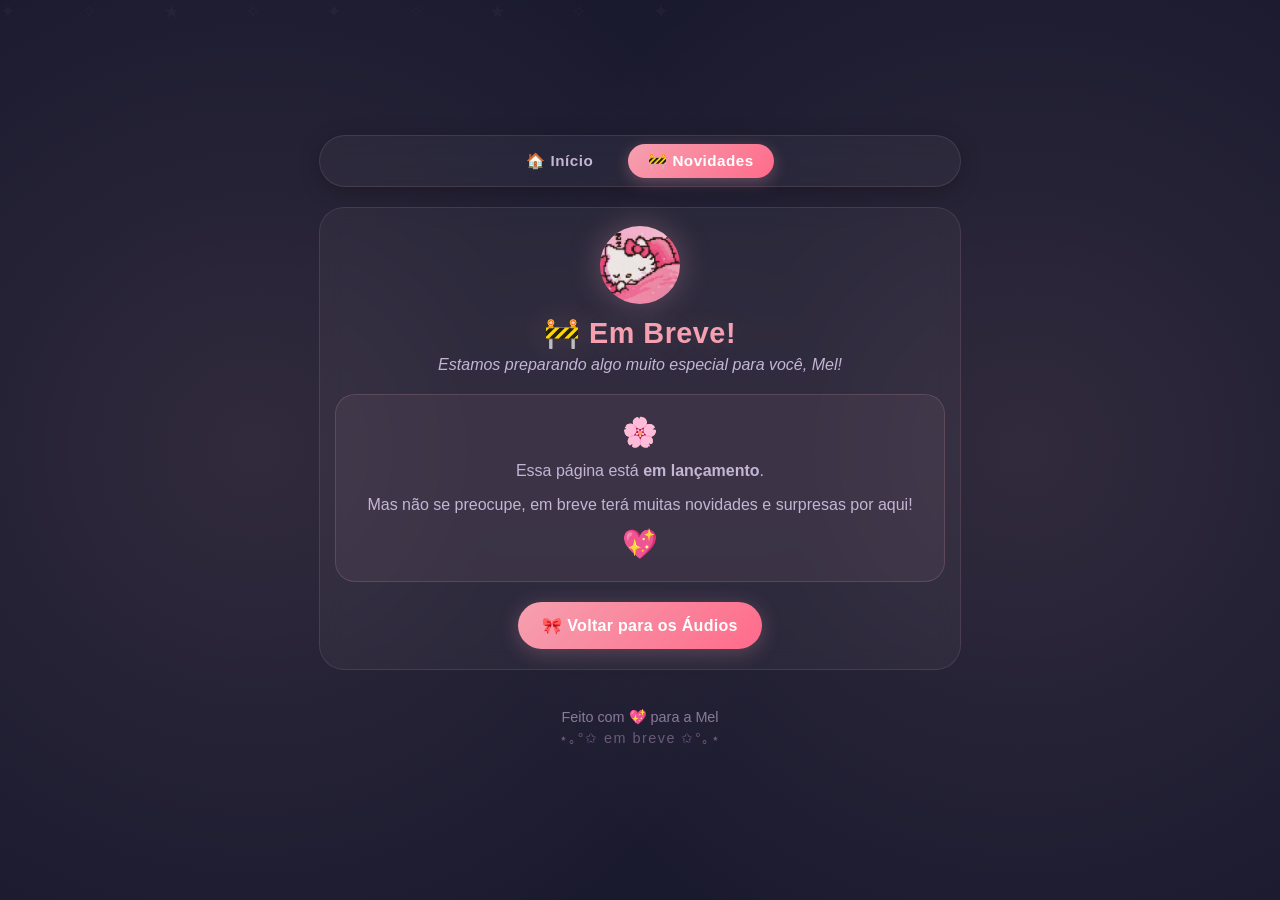
==== novidades.html @ 06eb25c2 "Atualização do projeto novidades" ====
<!DOCTYPE html>
<html lang="pt-BR">

<head>
    <meta charset="UTF-8">
    <meta name="viewport" content="width=device-width, initial-scale=1.0, maximum-scale=1.0, user-scalable=yes">
    <meta name="theme-color" content="#1a1a2e">
    <meta name="apple-mobile-web-app-capable" content="yes">
    <meta name="apple-mobile-web-app-status-bar-style" content="black-translucent">
    <title>🚧 Novidades em Breve</title>
    <link rel="stylesheet" href="style.css">
</head>

<body>

    <div class="container">

        <!-- MENU DE NAVEGAÇÃO -->
        <nav class="menu-navegacao">
            <a href="index.html" class="menu-link">🏠 Início</a>
            <a href="novidades.html" class="menu-link ativo">🚧 Novidades</a>
        </nav>

        <!-- Header da página de lançamento -->
        <header class="header">
            <img src="imagem/imagem1.jpeg" alt="Hello Kitty" class="hello-kitty-img" loading="lazy">
            <h1>🚧 Em Breve!</h1>
            <p class="subtitle">Estamos preparando algo muito especial para você, Mel!</p>
            
            <!-- Caixa de aviso de lançamento -->
            <div class="aviso-lancamento">
                <span class="emoji-lancamento">🌸</span>
                <p>Essa página está <strong>em lançamento</strong>.</p>
                <p>Mas não se preocupe, em breve terá muitas novidades e surpresas por aqui!</p>
                <span class="emoji-lancamento">💖</span>
            </div>
            
            <!-- Botão para voltar -->
            <a href="index.html" class="btn-voltar">🎀 Voltar para os Áudios</a>
        </header>

        <!-- Rodapé -->
        <footer class="footer">
            <p>Feito com 💖 para a Mel</p>
            <p class="small-text">⋆｡°✩ em breve ✩°｡⋆</p>
        </footer>

    </div>

</body>

</html>
---- style.css ----
* {
    margin: 0;
    padding: 0;
    box-sizing: border-box;
    -webkit-tap-highlight-color: transparent;
}

body {
    font-family: -apple-system, 'Segoe UI', 'Arial', sans-serif;
    background: #1a1a2e;
    background-image: 
        radial-gradient(circle at 20% 50%, rgba(255, 182, 193, 0.1) 0%, transparent 50%),
        radial-gradient(circle at 80% 50%, rgba(255, 182, 193, 0.1) 0%, transparent 50%);
    min-height: 100vh;
    min-height: 100dvh;
    padding: 12px;
    display: flex;
    align-items: center;
    justify-content: center;
    overflow-x: hidden;
    -webkit-font-smoothing: antialiased;
    -moz-osx-font-smoothing: grayscale;
}

/* FUNDO COM ESTRELINHAS */
body::before {
    content: '✦ ✧ ★ ✧ ✦ ✧ ★ ✧ ✦';
    position: fixed;
    top: 0;
    left: 0;
    width: 100%;
    height: 100%;
    font-size: 1.2rem;
    color: rgba(255, 182, 193, 0.04);
    letter-spacing: 30px;
    pointer-events: none;
    z-index: -1;
    animation: floatStars 20s linear infinite;
    white-space: nowrap;
    overflow: hidden;
}

@keyframes floatStars {
    0% { transform: translateY(0) rotate(0deg); }
    100% { transform: translateY(-100%) rotate(360deg); }
}

/* CONTAINER COM ANIMAÇÃO DE CARTA */
.container {
    max-width: 650px;
    width: 100%;
    margin: 0 auto;
    padding: 0 4px;
    opacity: 0;
    transform: scale(0.9) rotate(-3deg);
    animation: openLetter 0.8s ease forwards;
}

@keyframes openLetter {
    0% {
        opacity: 0;
        transform: scale(0.85) rotate(-4deg);
    }
    60% {
        transform: scale(1.01) rotate(0.5deg);
    }
    100% {
        opacity: 1;
        transform: scale(1) rotate(0deg);
    }
}

/* MENU DE NAVEGAÇÃO */
.menu-navegacao {
    display: flex;
    justify-content: center;
    gap: 15px;
    background: rgba(255, 255, 255, 0.04);
    backdrop-filter: blur(10px);
    -webkit-backdrop-filter: blur(10px);
    border-radius: 50px;
    padding: 8px 12px;
    margin-bottom: 20px;
    border: 1px solid rgba(255, 182, 193, 0.12);
    box-shadow: 0 4px 20px rgba(0, 0, 0, 0.25);
}

.menu-link {
    text-decoration: none;
    color: #c4b5d4;
    font-weight: 600;
    font-size: 0.95rem;
    padding: 8px 20px;
    border-radius: 50px;
    transition: all 0.3s ease;
    letter-spacing: 0.5px;
}

.menu-link.ativo {
    background: linear-gradient(135deg, #f5a0b0, #ff6b8a);
    color: white;
    box-shadow: 0 4px 15px rgba(245, 160, 176, 0.3);
}

.menu-link:active {
    transform: scale(0.95);
}

/* HEADER */
.header {
    text-align: center;
    margin-bottom: 20px;
    padding: 18px 15px 20px;
    background: rgba(255, 255, 255, 0.04);
    border-radius: 25px;
    backdrop-filter: blur(10px);
    -webkit-backdrop-filter: blur(10px);
    border: 1px solid rgba(255, 182, 193, 0.12);
}

.hello-kitty-img {
    width: 70px;
    height: auto;
    margin-bottom: 8px;
    filter: drop-shadow(0 0 15px rgba(255, 182, 193, 0.25));
    transition: transform 0.3s ease;
    -webkit-user-drag: none;
    user-select: none;
    border-radius: 50%;
}

.hello-kitty-img:active {
    transform: scale(0.95);
}

.header h1 {
    color: #f5a0b0;
    font-size: 1.8rem;
    font-weight: 700;
    text-shadow: 0 0 30px rgba(245, 160, 176, 0.2);
    letter-spacing: 0.5px;
    line-height: 1.2;
}

.subtitle {
    color: #c4b5d4;
    font-size: 1rem;
    margin-top: 6px;
    font-style: italic;
    padding: 0 10px;
}

/* CONTADOR COM DUAS DATAS */
.contador {
    background: rgba(255, 182, 193, 0.06);
    border-radius: 20px;
    padding: 15px 18px;
    margin-top: 15px;
    border: 1px solid rgba(255, 182, 193, 0.1);
    backdrop-filter: blur(5px);
    -webkit-backdrop-filter: blur(5px);
}

.datas-container {
    display: flex;
    justify-content: center;
    align-items: stretch;
    gap: 10px;
}

.data-item {
    text-align: center;
    flex: 1;
    min-width: 0;
    padding: 5px 0;
}

.data-emoji {
    font-size: 1.5rem;
    display: block;
    margin-bottom: 3px;
}

.data-item p {
    color: #c4b5d4;
    font-size: 0.7rem;
    margin: 3px 0;
    line-height: 1.2;
}

.data-numero {
    font-size: 1.8rem;
    font-weight: 700;
    color: #f5a0b0;
    display: block;
    text-shadow: 0 0 20px rgba(245, 160, 176, 0.2);
    line-height: 1.2;
}

.data-label {
    color: #8a7a9a;
    font-size: 0.7rem;
}

.divisor {
    color: #f5a0b0;
    font-size: 0.9rem;
    opacity: 0.4;
    display: flex;
    align-items: center;
    padding: 0 2px;
}

.mensagem-amor {
    color: #ff8a9e;
    font-style: italic;
    margin-top: 10px;
    font-size: 0.9rem;
    letter-spacing: 0.3px;
    border-top: 1px solid rgba(255, 182, 193, 0.08);
    padding-top: 10px;
}

/* AUDIO CARDS */
.audio-card {
    background: rgba(255, 255, 255, 0.04);
    backdrop-filter: blur(10px);
    -webkit-backdrop-filter: blur(10px);
    border-radius: 20px;
    padding: 18px 16px 20px;
    margin-bottom: 18px;
    border: 1px solid rgba(255, 182, 193, 0.1);
    box-shadow: 0 4px 24px rgba(0, 0, 0, 0.25);
    transition: transform 0.2s ease;
}

.audio-card:active {
    transform: scale(0.99);
}

.card-header {
    display: flex;
    align-items: center;
    gap: 10px;
    margin-bottom: 12px;
}

.emoji-card {
    font-size: 1.6rem;
    flex-shrink: 0;
}

.audio-card h2 {
    color: #f5a0b0;
    font-size: 1.15rem;
    font-weight: 600;
    margin: 0;
    line-height: 1.2;
}

/* CAPAS DOS ÁUDIOS - IMAGENS DEITADAS */
.capa-audio {
    width: 100%;
    max-height: 200px;
    object-fit: cover;
    border-radius: 16px;
    margin-bottom: 15px;
    border: 2px solid rgba(255, 182, 193, 0.15);
    box-shadow: 0 4px 20px rgba(0, 0, 0, 0.3);
    transition: all 0.3s ease;
    -webkit-user-drag: none;
    user-select: none;
}

.capa-audio:active {
    transform: scale(0.98);
}

/* AUDIO PLAYER PERSONALIZADO */
audio {
    width: 100%;
    margin-top: 5px;
    border-radius: 50px;
    background: rgba(255, 255, 255, 0.03);
    height: 54px;
}

audio::-webkit-media-controls-panel {
    background: rgba(255, 182, 193, 0.08);
    border-radius: 50px;
    padding: 0 10px;
}

audio::-webkit-media-controls-play-button {
    background-color: #f5a0b0;
    border-radius: 50%;
    width: 36px;
    height: 36px;
    margin: 0 5px;
}

audio::-webkit-media-controls-current-time-display,
audio::-webkit-media-controls-time-remaining-display {
    color: #c4b5d4;
    font-size: 11px;
    font-weight: 500;
}

audio::-webkit-media-controls-timeline {
    background: linear-gradient(to right, #f5a0b0, #ff8a9e);
    border-radius: 10px;
    height: 3px;
    margin: 0 8px;
}

audio::-webkit-media-controls-timeline::-webkit-slider-thumb {
    background: #ff6b8a;
    border-radius: 50%;
    width: 16px;
    height: 16px;
    box-shadow: 0 0 12px rgba(245, 160, 176, 0.4);
    cursor: pointer;
}

audio::-moz-range-track {
    background: linear-gradient(to right, #f5a0b0, #ff8a9e);
    border-radius: 10px;
    height: 3px;
}

audio::-moz-range-thumb {
    background: #ff6b8a;
    border: none;
    border-radius: 50%;
    width: 16px;
    height: 16px;
    box-shadow: 0 0 12px rgba(245, 160, 176, 0.4);
}

/* BOTÃO SURPRESA */
.btn-surpresa {
    background: linear-gradient(135deg, #f5a0b0, #ff6b8a);
    border: none;
    color: white;
    padding: 14px 20px;
    border-radius: 50px;
    font-size: 1rem;
    font-weight: 600;
    cursor: pointer;
    transition: all 0.2s ease;
    box-shadow: 0 4px 20px rgba(245, 160, 176, 0.25);
    margin-top: 14px;
    width: 100%;
    -webkit-tap-highlight-color: transparent;
    touch-action: manipulation;
    letter-spacing: 0.3px;
}

.btn-surpresa:active {
    transform: scale(0.96);
    box-shadow: 0 2px 10px rgba(245, 160, 176, 0.2);
}

.mensagem-surpresa {
    background: rgba(255, 255, 255, 0.04);
    backdrop-filter: blur(10px);
    -webkit-backdrop-filter: blur(10px);
    border-radius: 18px;
    padding: 20px;
    margin-top: 12px;
    border: 1px solid rgba(255, 182, 193, 0.15);
    animation: fadeIn 0.4s ease;
}

.mensagem-surpresa p {
    color: #c4b5d4;
    font-size: 0.95rem;
    line-height: 1.7;
    margin: 5px 0;
}

.mensagem-surpresa p:first-child {
    color: #f5a0b0;
    font-size: 1.05rem;
    font-weight: 600;
}

@keyframes fadeIn {
    from { opacity: 0; transform: translateY(15px); }
    to { opacity: 1; transform: translateY(0); }
}

/* ========================================= */
/* ESTILOS DA PÁGINA DE LANÇAMENTO           */
/* ========================================= */
.aviso-lancamento {
    background: rgba(255, 182, 193, 0.06);
    border-radius: 20px;
    padding: 20px;
    margin-top: 20px;
    border: 1px solid rgba(255, 182, 193, 0.15);
    display: flex;
    flex-direction: column;
    align-items: center;
    gap: 10px;
}

.aviso-lancamento p {
    color: #c4b5d4;
    font-size: 1rem;
    line-height: 1.5;
}

.emoji-lancamento {
    font-size: 1.8rem;
}

.btn-voltar {
    display: inline-block;
    background: linear-gradient(135deg, #f5a0b0, #ff6b8a);
    color: white;
    text-decoration: none;
    padding: 14px 24px;
    border-radius: 50px;
    font-weight: 600;
    margin-top: 20px;
    box-shadow: 0 4px 20px rgba(245, 160, 176, 0.25);
    transition: all 0.2s ease;
    letter-spacing: 0.3px;
}

.btn-voltar:active {
    transform: scale(0.96);
}

/* FOOTER */
.footer {
    text-align: center;
    padding: 15px 10px;
    margin-top: 10px;
    color: #8a7a9a;
}

.footer p {
    font-size: 0.9rem;
    margin: 4px 0;
}

.small-text {
    font-size: 0.75rem;
    color: #6a5a7a;
    letter-spacing: 1.5px;
}

/* SCROLLBAR */
::-webkit-scrollbar {
    width: 4px;
}

::-webkit-scrollbar-track {
    background: #1a1a2e;
}

::-webkit-scrollbar-thumb {
    background: #f5a0b0;
    border-radius: 10px;
}

/* RESPONSIVIDADE */
@media (max-width: 380px) {
    body { padding: 8px; }
    .header { padding: 14px 12px 16px; border-radius: 20px; }
    .hello-kitty-img { width: 55px; }
    .header h1 { font-size: 1.4rem; }
    .subtitle { font-size: 0.85rem; }
    .data-numero { font-size: 1.4rem; }
    .data-item p { font-size: 0.6rem; }
    .audio-card { padding: 14px 12px 16px; border-radius: 16px; }
    .audio-card h2 { font-size: 0.95rem; }
    .emoji-card { font-size: 1.3rem; }
    audio { height: 48px; }
    audio::-webkit-media-controls-play-button { width: 30px; height: 30px; }
    .btn-surpresa { padding: 12px 16px; font-size: 0.9rem; }
    .mensagem-surpresa p { font-size: 0.85rem; }
    .capa-audio { max-height: 120px; }
    .menu-link { font-size: 0.85rem; padding: 6px 12px; }
}

@media (min-width: 381px) and (max-width: 480px) {
    .header h1 { font-size: 1.6rem; }
    .data-numero { font-size: 1.6rem; }
    .audio-card h2 { font-size: 1.05rem; }
    .hello-kitty-img { width: 60px; }
    .capa-audio { max-height: 150px; }
    .menu-link { font-size: 0.9rem; padding: 7px 15px; }
}

@media (min-width: 481px) and (max-width: 768px) {
    .header h1 { font-size: 1.9rem; }
    .hello-kitty-img { width: 70px; }
    .data-numero { font-size: 2rem; }
    .audio-card { padding: 22px; }
    .audio-card h2 { font-size: 1.2rem; }
}

@media (min-width: 769px) and (max-width: 1024px) {
    .container { max-width: 550px; }
    .hello-kitty-img { width: 75px; }
    .header h1 { font-size: 2rem; }
}

@media (min-width: 1025px) {
    .container { max-width: 650px; }
    .hello-kitty-img { width: 80px; }
    .hello-kitty-img:hover { transform: scale(1.05) rotate(-5deg); }
    .audio-card:hover { transform: translateY(-3px); box-shadow: 0 12px 40px rgba(245, 160, 176, 0.12); }
    .btn-surpresa:hover { transform: scale(1.02); box-shadow: 0 6px 30px rgba(245, 160, 176, 0.4); }
    .menu-link:hover { background: rgba(255, 182, 193, 0.1); color: #ff8a9e; }
    .menu-link.ativo:hover { background: linear-gradient(135deg, #f5a0b0, #ff6b8a); color: white; }
    .btn-voltar:hover { transform: scale(1.02); }
}
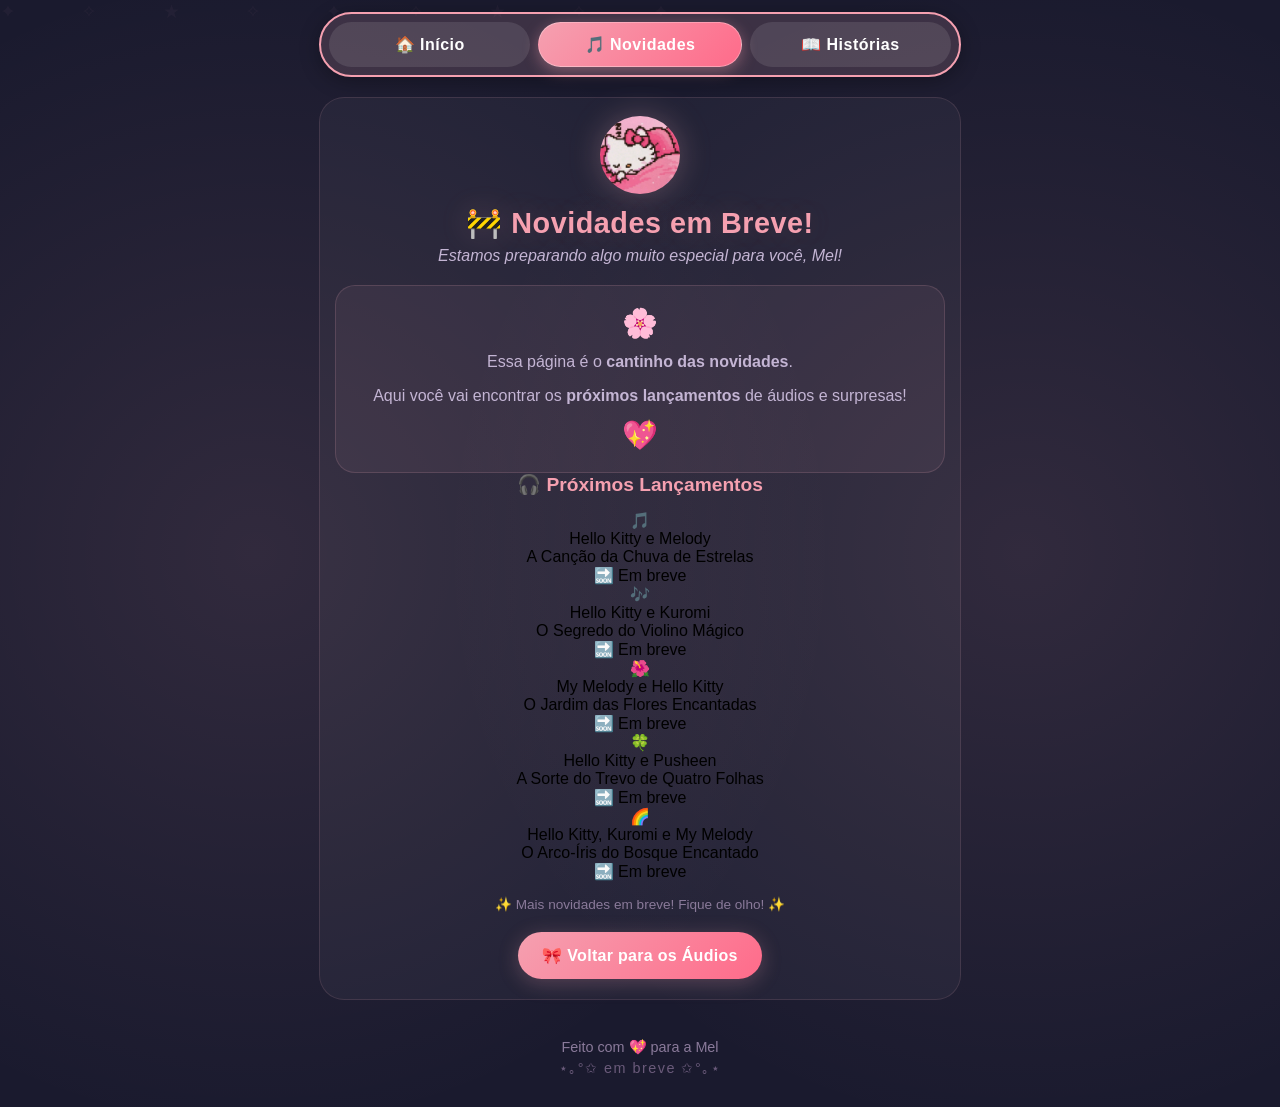
==== commit 8665d7a6: "Revise navigation and add audio preview section Updated the navigation menu and header text to refle" ====
--- a/novidades.html
+++ b/novidades.html
@@ -15,24 +15,78 @@
 
     <div class="container">
 
-        <!-- MENU DE NAVEGAÇÃO -->
+        <!-- MENU DE NAVEGAÇÃO - ATUALIZADO -->
         <nav class="menu-navegacao">
             <a href="index.html" class="menu-link">🏠 Início</a>
-            <a href="novidades.html" class="menu-link ativo">🚧 Novidades</a>
+            <a href="novidades.html" class="menu-link ativo">🎵 Novidades</a>
+            <a href="historias/index.html" class="menu-link">📖 Histórias</a>
         </nav>
 
         <!-- Header da página de lançamento -->
         <header class="header">
             <img src="imagem/imagem1.jpeg" alt="Hello Kitty" class="hello-kitty-img" loading="lazy">
-            <h1>🚧 Em Breve!</h1>
+            <h1>🚧 Novidades em Breve!</h1>
             <p class="subtitle">Estamos preparando algo muito especial para você, Mel!</p>
             
             <!-- Caixa de aviso de lançamento -->
             <div class="aviso-lancamento">
                 <span class="emoji-lancamento">🌸</span>
-                <p>Essa página está <strong>em lançamento</strong>.</p>
-                <p>Mas não se preocupe, em breve terá muitas novidades e surpresas por aqui!</p>
+                <p>Essa página é o <strong>cantinho das novidades</strong>.</p>
+                <p>Aqui você vai encontrar os <strong>próximos lançamentos</strong> de áudios e surpresas!</p>
                 <span class="emoji-lancamento">💖</span>
+            </div>
+
+            <!-- PRÉVIA DOS PRÓXIMOS ÁUDIOS (lançamentos futuros) -->
+            <div class="previa-audios">
+                <h3 style="color: #f5a0b0; text-align: center; margin-bottom: 15px; font-size: 1.2rem;">
+                    🎧 Próximos Lançamentos
+                </h3>
+                
+                <div class="grid-previa">
+                    <!-- Áudio 11 -->
+                    <div class="card-previa">
+                        <span class="emoji-previa">🎵</span>
+                        <p class="titulo-previa">Hello Kitty e Melody</p>
+                        <p class="descricao-previa">A Canção da Chuva de Estrelas</p>
+                        <span class="status-previa">🔜 Em breve</span>
+                    </div>
+
+                    <!-- Áudio 12 -->
+                    <div class="card-previa">
+                        <span class="emoji-previa">🎶</span>
+                        <p class="titulo-previa">Hello Kitty e Kuromi</p>
+                        <p class="descricao-previa">O Segredo do Violino Mágico</p>
+                        <span class="status-previa">🔜 Em breve</span>
+                    </div>
+
+                    <!-- Áudio 13 -->
+                    <div class="card-previa">
+                        <span class="emoji-previa">🌺</span>
+                        <p class="titulo-previa">My Melody e Hello Kitty</p>
+                        <p class="descricao-previa">O Jardim das Flores Encantadas</p>
+                        <span class="status-previa">🔜 Em breve</span>
+                    </div>
+
+                    <!-- Áudio 14 -->
+                    <div class="card-previa">
+                        <span class="emoji-previa">🍀</span>
+                        <p class="titulo-previa">Hello Kitty e Pusheen</p>
+                        <p class="descricao-previa">A Sorte do Trevo de Quatro Folhas</p>
+                        <span class="status-previa">🔜 Em breve</span>
+                    </div>
+
+                    <!-- Áudio 15 -->
+                    <div class="card-previa">
+                        <span class="emoji-previa">🌈</span>
+                        <p class="titulo-previa">Hello Kitty, Kuromi e My Melody</p>
+                        <p class="descricao-previa">O Arco-Íris do Bosque Encantado</p>
+                        <span class="status-previa">🔜 Em breve</span>
+                    </div>
+                </div>
+
+                <p style="text-align: center; color: #8a7a9a; margin-top: 15px; font-size: 0.85rem;">
+                    ✨ Mais novidades em breve! Fique de olho! ✨
+                </p>
             </div>
             
             <!-- Botão para voltar -->
@@ -49,4 +103,4 @@
 
 </body>
 
-</html>+</html>
--- a/style.css
+++ b/style.css
@@ -70,36 +70,45 @@
     }
 }
 
-/* MENU DE NAVEGAÇÃO */
+/* ========================================= */
+/* MENU DE NAVEGAÇÃO (CORRIGIDO E VISÍVEL)   */
+/* ========================================= */
 .menu-navegacao {
     display: flex;
     justify-content: center;
-    gap: 15px;
-    background: rgba(255, 255, 255, 0.04);
+    gap: 8px;
+    background: rgba(255, 182, 193, 0.15); /* Fundo rosa mais visível */
     backdrop-filter: blur(10px);
     -webkit-backdrop-filter: blur(10px);
     border-radius: 50px;
-    padding: 8px 12px;
+    padding: 8px;
     margin-bottom: 20px;
-    border: 1px solid rgba(255, 182, 193, 0.12);
-    box-shadow: 0 4px 20px rgba(0, 0, 0, 0.25);
+    border: 2px solid #f5a0b0; /* Borda rosa forte */
+    box-shadow: 0 4px 20px rgba(0, 0, 0, 0.3);
 }
 
 .menu-link {
     text-decoration: none;
-    color: #c4b5d4;
-    font-weight: 600;
-    font-size: 0.95rem;
-    padding: 8px 20px;
+    color: #ffffff; /* Texto branco para dar contraste */
+    font-weight: 700;
+    font-size: 1rem;
+    padding: 12px 20px;
     border-radius: 50px;
     transition: all 0.3s ease;
     letter-spacing: 0.5px;
+    text-align: center;
+    flex: 1; /* Faz os botões dividirem o espaço igualmente */
+    display: flex;
+    align-items: center;
+    justify-content: center;
+    background: rgba(255, 255, 255, 0.1);
 }
 
 .menu-link.ativo {
     background: linear-gradient(135deg, #f5a0b0, #ff6b8a);
     color: white;
-    box-shadow: 0 4px 15px rgba(245, 160, 176, 0.3);
+    box-shadow: 0 4px 15px rgba(245, 160, 176, 0.4);
+    border: 1px solid rgba(255, 255, 255, 0.3);
 }
 
 .menu-link:active {
@@ -483,7 +492,10 @@
     .btn-surpresa { padding: 12px 16px; font-size: 0.9rem; }
     .mensagem-surpresa p { font-size: 0.85rem; }
     .capa-audio { max-height: 120px; }
-    .menu-link { font-size: 0.85rem; padding: 6px 12px; }
+    
+    /* Menu corrigido no celular pequeno */
+    .menu-navegacao { gap: 5px; padding: 6px; border-radius: 40px; }
+    .menu-link { font-size: 0.85rem; padding: 10px 12px; }
 }
 
 @media (min-width: 381px) and (max-width: 480px) {
@@ -492,7 +504,7 @@
     .audio-card h2 { font-size: 1.05rem; }
     .hello-kitty-img { width: 60px; }
     .capa-audio { max-height: 150px; }
-    .menu-link { font-size: 0.9rem; padding: 7px 15px; }
+    .menu-link { font-size: 0.9rem; padding: 10px 15px; }
 }
 
 @media (min-width: 481px) and (max-width: 768px) {
@@ -515,7 +527,7 @@
     .hello-kitty-img:hover { transform: scale(1.05) rotate(-5deg); }
     .audio-card:hover { transform: translateY(-3px); box-shadow: 0 12px 40px rgba(245, 160, 176, 0.12); }
     .btn-surpresa:hover { transform: scale(1.02); box-shadow: 0 6px 30px rgba(245, 160, 176, 0.4); }
-    .menu-link:hover { background: rgba(255, 182, 193, 0.1); color: #ff8a9e; }
+    .menu-link:hover { background: rgba(255, 182, 193, 0.2); color: white; }
     .menu-link.ativo:hover { background: linear-gradient(135deg, #f5a0b0, #ff6b8a); color: white; }
     .btn-voltar:hover { transform: scale(1.02); }
 }
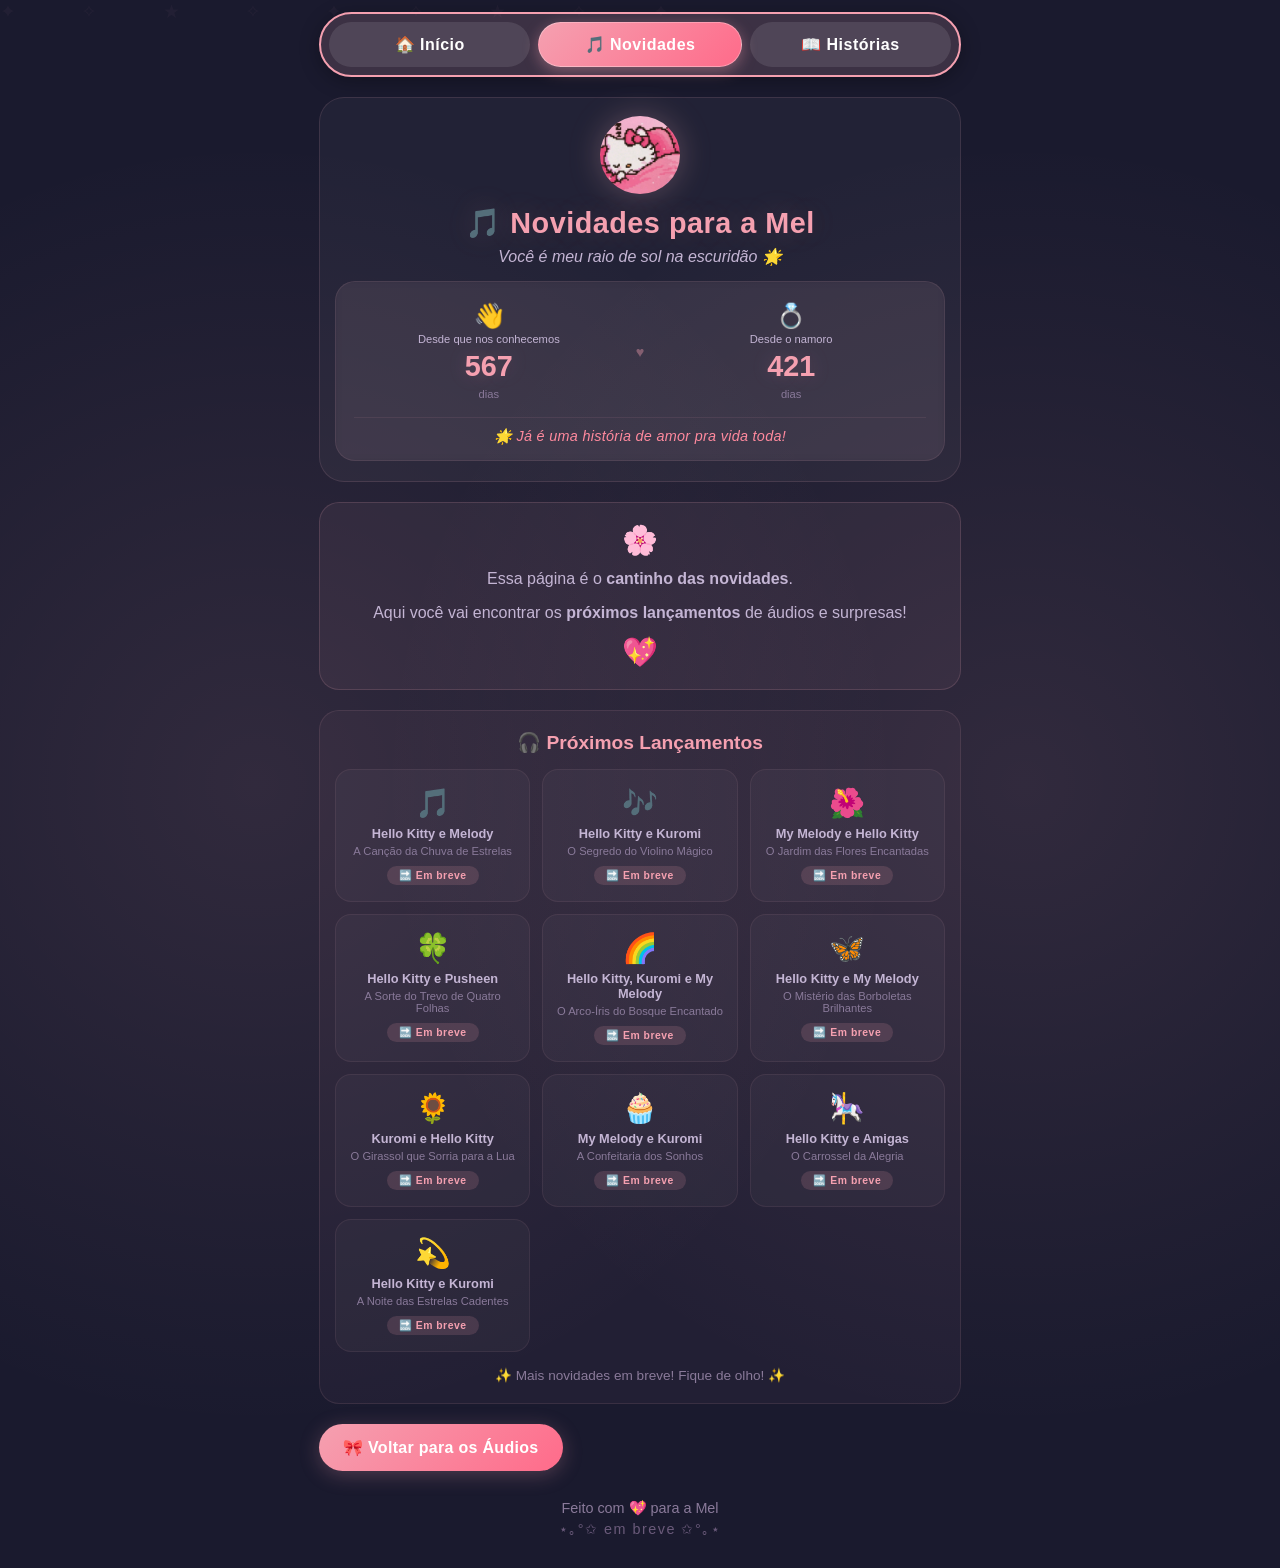
==== commit a186fdac: "Atualiza site" ====
--- a/novidades.html
+++ b/novidades.html
@@ -7,7 +7,7 @@
     <meta name="theme-color" content="#1a1a2e">
     <meta name="apple-mobile-web-app-capable" content="yes">
     <meta name="apple-mobile-web-app-status-bar-style" content="black-translucent">
-    <title>🚧 Novidades em Breve</title>
+    <title>🎵 Novidades - Áudios para a Mel</title>
     <link rel="stylesheet" href="style.css">
 </head>
 
@@ -15,83 +15,148 @@
 
     <div class="container">
 
-        <!-- MENU DE NAVEGAÇÃO - ATUALIZADO -->
+        <!-- MENU DE NAVEGAÇÃO -->
         <nav class="menu-navegacao">
             <a href="index.html" class="menu-link">🏠 Início</a>
             <a href="novidades.html" class="menu-link ativo">🎵 Novidades</a>
-            <a href="historias/index.html" class="menu-link">📖 Histórias</a>
+            <a href="historia.html" class="menu-link">📖 Histórias</a>
         </nav>
 
-        <!-- Header da página de lançamento -->
+        <!-- Header -->
         <header class="header">
             <img src="imagem/imagem1.jpeg" alt="Hello Kitty" class="hello-kitty-img" loading="lazy">
-            <h1>🚧 Novidades em Breve!</h1>
-            <p class="subtitle">Estamos preparando algo muito especial para você, Mel!</p>
+            <h1>🎵 Novidades para a Mel</h1>
+            <p class="subtitle">Mais áudios especiais estão chegando! 💕</p>
+
+            <!-- Contador com duas datas especiais -->
+            <div class="contador">
+                <div class="datas-container">
+
+                    <div class="data-item">
+                        <span class="data-emoji">👋</span>
+                        <p>Desde que nos conhecemos</p>
+                        <span class="data-numero" id="dias-conhecidos">0</span>
+                        <span class="data-label">dias</span>
+                    </div>
+
+                    <div class="divisor">♥</div>
+
+                    <div class="data-item">
+                        <span class="data-emoji">💍</span>
+                        <p>Desde o namoro</p>
+                        <span class="data-numero" id="dias-namoro">0</span>
+                        <span class="data-label">dias</span>
+                    </div>
+
+                </div>
+
+                <p class="mensagem-amor" id="mensagem-amor">💕</p>
+            </div>
+        </header>
+
+        <!-- Caixa de aviso de lançamento -->
+        <div class="aviso-lancamento">
+            <span class="emoji-lancamento">🌸</span>
+            <p>Essa página é o <strong>cantinho das novidades</strong>.</p>
+            <p>Aqui você vai encontrar os <strong>próximos lançamentos</strong> de áudios e surpresas!</p>
+            <span class="emoji-lancamento">💖</span>
+        </div>
+
+        <!-- PRÉVIA DOS PRÓXIMOS ÁUDIOS (lançamentos futuros) -->
+        <div class="previa-audios">
+            <h3 style="color: #f5a0b0; text-align: center; margin-bottom: 15px; font-size: 1.2rem;">
+                🎧 Próximos Lançamentos
+            </h3>
             
-            <!-- Caixa de aviso de lançamento -->
-            <div class="aviso-lancamento">
-                <span class="emoji-lancamento">🌸</span>
-                <p>Essa página é o <strong>cantinho das novidades</strong>.</p>
-                <p>Aqui você vai encontrar os <strong>próximos lançamentos</strong> de áudios e surpresas!</p>
-                <span class="emoji-lancamento">💖</span>
+            <div class="grid-previa">
+                <!-- Áudio 11 -->
+                <div class="card-previa">
+                    <span class="emoji-previa">🎵</span>
+                    <p class="titulo-previa">Hello Kitty e Melody</p>
+                    <p class="descricao-previa">A Canção da Chuva de Estrelas</p>
+                    <span class="status-previa">🔜 Em breve</span>
+                </div>
+
+                <!-- Áudio 12 -->
+                <div class="card-previa">
+                    <span class="emoji-previa">🎶</span>
+                    <p class="titulo-previa">Hello Kitty e Kuromi</p>
+                    <p class="descricao-previa">O Segredo do Violino Mágico</p>
+                    <span class="status-previa">🔜 Em breve</span>
+                </div>
+
+                <!-- Áudio 13 -->
+                <div class="card-previa">
+                    <span class="emoji-previa">🌺</span>
+                    <p class="titulo-previa">My Melody e Hello Kitty</p>
+                    <p class="descricao-previa">O Jardim das Flores Encantadas</p>
+                    <span class="status-previa">🔜 Em breve</span>
+                </div>
+
+                <!-- Áudio 14 -->
+                <div class="card-previa">
+                    <span class="emoji-previa">🍀</span>
+                    <p class="titulo-previa">Hello Kitty e Pusheen</p>
+                    <p class="descricao-previa">A Sorte do Trevo de Quatro Folhas</p>
+                    <span class="status-previa">🔜 Em breve</span>
+                </div>
+
+                <!-- Áudio 15 -->
+                <div class="card-previa">
+                    <span class="emoji-previa">🌈</span>
+                    <p class="titulo-previa">Hello Kitty, Kuromi e My Melody</p>
+                    <p class="descricao-previa">O Arco-Íris do Bosque Encantado</p>
+                    <span class="status-previa">🔜 Em breve</span>
+                </div>
+
+                <!-- Áudio 16 -->
+                <div class="card-previa">
+                    <span class="emoji-previa">🦋</span>
+                    <p class="titulo-previa">Hello Kitty e My Melody</p>
+                    <p class="descricao-previa">O Mistério das Borboletas Brilhantes</p>
+                    <span class="status-previa">🔜 Em breve</span>
+                </div>
+
+                <!-- Áudio 17 -->
+                <div class="card-previa">
+                    <span class="emoji-previa">🌻</span>
+                    <p class="titulo-previa">Kuromi e Hello Kitty</p>
+                    <p class="descricao-previa">O Girassol que Sorria para a Lua</p>
+                    <span class="status-previa">🔜 Em breve</span>
+                </div>
+
+                <!-- Áudio 18 -->
+                <div class="card-previa">
+                    <span class="emoji-previa">🧁</span>
+                    <p class="titulo-previa">My Melody e Kuromi</p>
+                    <p class="descricao-previa">A Confeitaria dos Sonhos</p>
+                    <span class="status-previa">🔜 Em breve</span>
+                </div>
+
+                <!-- Áudio 19 -->
+                <div class="card-previa">
+                    <span class="emoji-previa">🎠</span>
+                    <p class="titulo-previa">Hello Kitty e Amigas</p>
+                    <p class="descricao-previa">O Carrossel da Alegria</p>
+                    <span class="status-previa">🔜 Em breve</span>
+                </div>
+
+                <!-- Áudio 20 -->
+                <div class="card-previa">
+                    <span class="emoji-previa">💫</span>
+                    <p class="titulo-previa">Hello Kitty e Kuromi</p>
+                    <p class="descricao-previa">A Noite das Estrelas Cadentes</p>
+                    <span class="status-previa">🔜 Em breve</span>
+                </div>
             </div>
 
-            <!-- PRÉVIA DOS PRÓXIMOS ÁUDIOS (lançamentos futuros) -->
-            <div class="previa-audios">
-                <h3 style="color: #f5a0b0; text-align: center; margin-bottom: 15px; font-size: 1.2rem;">
-                    🎧 Próximos Lançamentos
-                </h3>
-                
-                <div class="grid-previa">
-                    <!-- Áudio 11 -->
-                    <div class="card-previa">
-                        <span class="emoji-previa">🎵</span>
-                        <p class="titulo-previa">Hello Kitty e Melody</p>
-                        <p class="descricao-previa">A Canção da Chuva de Estrelas</p>
-                        <span class="status-previa">🔜 Em breve</span>
-                    </div>
-
-                    <!-- Áudio 12 -->
-                    <div class="card-previa">
-                        <span class="emoji-previa">🎶</span>
-                        <p class="titulo-previa">Hello Kitty e Kuromi</p>
-                        <p class="descricao-previa">O Segredo do Violino Mágico</p>
-                        <span class="status-previa">🔜 Em breve</span>
-                    </div>
-
-                    <!-- Áudio 13 -->
-                    <div class="card-previa">
-                        <span class="emoji-previa">🌺</span>
-                        <p class="titulo-previa">My Melody e Hello Kitty</p>
-                        <p class="descricao-previa">O Jardim das Flores Encantadas</p>
-                        <span class="status-previa">🔜 Em breve</span>
-                    </div>
-
-                    <!-- Áudio 14 -->
-                    <div class="card-previa">
-                        <span class="emoji-previa">🍀</span>
-                        <p class="titulo-previa">Hello Kitty e Pusheen</p>
-                        <p class="descricao-previa">A Sorte do Trevo de Quatro Folhas</p>
-                        <span class="status-previa">🔜 Em breve</span>
-                    </div>
-
-                    <!-- Áudio 15 -->
-                    <div class="card-previa">
-                        <span class="emoji-previa">🌈</span>
-                        <p class="titulo-previa">Hello Kitty, Kuromi e My Melody</p>
-                        <p class="descricao-previa">O Arco-Íris do Bosque Encantado</p>
-                        <span class="status-previa">🔜 Em breve</span>
-                    </div>
-                </div>
-
-                <p style="text-align: center; color: #8a7a9a; margin-top: 15px; font-size: 0.85rem;">
-                    ✨ Mais novidades em breve! Fique de olho! ✨
-                </p>
-            </div>
-            
-            <!-- Botão para voltar -->
-            <a href="index.html" class="btn-voltar">🎀 Voltar para os Áudios</a>
-        </header>
+            <p style="text-align: center; color: #8a7a9a; margin-top: 15px; font-size: 0.85rem;">
+                ✨ Mais novidades em breve! Fique de olho! ✨
+            </p>
+        </div>
+        
+        <!-- Botão para voltar -->
+        <a href="index.html" class="btn-voltar">🎀 Voltar para os Áudios</a>
 
         <!-- Rodapé -->
         <footer class="footer">
@@ -101,6 +166,8 @@
 
     </div>
 
+    <script src="script.js"></script>
+
 </body>
 
-</html>
+</html>
--- a/style.css
+++ b/style.css
@@ -1,533 +1,843 @@
-* {
-    margin: 0;
-    padding: 0;
-    box-sizing: border-box;
-    -webkit-tap-highlight-color: transparent;
-}
-
-body {
-    font-family: -apple-system, 'Segoe UI', 'Arial', sans-serif;
-    background: #1a1a2e;
-    background-image: 
-        radial-gradient(circle at 20% 50%, rgba(255, 182, 193, 0.1) 0%, transparent 50%),
-        radial-gradient(circle at 80% 50%, rgba(255, 182, 193, 0.1) 0%, transparent 50%);
-    min-height: 100vh;
-    min-height: 100dvh;
-    padding: 12px;
-    display: flex;
-    align-items: center;
-    justify-content: center;
-    overflow-x: hidden;
-    -webkit-font-smoothing: antialiased;
-    -moz-osx-font-smoothing: grayscale;
-}
-
-/* FUNDO COM ESTRELINHAS */
-body::before {
-    content: '✦ ✧ ★ ✧ ✦ ✧ ★ ✧ ✦';
-    position: fixed;
-    top: 0;
-    left: 0;
-    width: 100%;
-    height: 100%;
-    font-size: 1.2rem;
-    color: rgba(255, 182, 193, 0.04);
-    letter-spacing: 30px;
-    pointer-events: none;
-    z-index: -1;
-    animation: floatStars 20s linear infinite;
-    white-space: nowrap;
-    overflow: hidden;
-}
-
-@keyframes floatStars {
-    0% { transform: translateY(0) rotate(0deg); }
-    100% { transform: translateY(-100%) rotate(360deg); }
-}
-
-/* CONTAINER COM ANIMAÇÃO DE CARTA */
-.container {
-    max-width: 650px;
-    width: 100%;
-    margin: 0 auto;
-    padding: 0 4px;
-    opacity: 0;
-    transform: scale(0.9) rotate(-3deg);
-    animation: openLetter 0.8s ease forwards;
-}
-
-@keyframes openLetter {
-    0% {
-        opacity: 0;
-        transform: scale(0.85) rotate(-4deg);
-    }
-    60% {
-        transform: scale(1.01) rotate(0.5deg);
-    }
-    100% {
-        opacity: 1;
-        transform: scale(1) rotate(0deg);
-    }
-}
-
-/* ========================================= */
-/* MENU DE NAVEGAÇÃO (CORRIGIDO E VISÍVEL)   */
-/* ========================================= */
-.menu-navegacao {
-    display: flex;
-    justify-content: center;
-    gap: 8px;
-    background: rgba(255, 182, 193, 0.15); /* Fundo rosa mais visível */
-    backdrop-filter: blur(10px);
-    -webkit-backdrop-filter: blur(10px);
-    border-radius: 50px;
-    padding: 8px;
-    margin-bottom: 20px;
-    border: 2px solid #f5a0b0; /* Borda rosa forte */
-    box-shadow: 0 4px 20px rgba(0, 0, 0, 0.3);
-}
-
-.menu-link {
-    text-decoration: none;
-    color: #ffffff; /* Texto branco para dar contraste */
-    font-weight: 700;
-    font-size: 1rem;
-    padding: 12px 20px;
-    border-radius: 50px;
-    transition: all 0.3s ease;
-    letter-spacing: 0.5px;
-    text-align: center;
-    flex: 1; /* Faz os botões dividirem o espaço igualmente */
-    display: flex;
-    align-items: center;
-    justify-content: center;
-    background: rgba(255, 255, 255, 0.1);
-}
-
-.menu-link.ativo {
-    background: linear-gradient(135deg, #f5a0b0, #ff6b8a);
-    color: white;
-    box-shadow: 0 4px 15px rgba(245, 160, 176, 0.4);
-    border: 1px solid rgba(255, 255, 255, 0.3);
-}
-
-.menu-link:active {
-    transform: scale(0.95);
-}
-
-/* HEADER */
-.header {
-    text-align: center;
-    margin-bottom: 20px;
-    padding: 18px 15px 20px;
-    background: rgba(255, 255, 255, 0.04);
-    border-radius: 25px;
-    backdrop-filter: blur(10px);
-    -webkit-backdrop-filter: blur(10px);
-    border: 1px solid rgba(255, 182, 193, 0.12);
-}
-
-.hello-kitty-img {
-    width: 70px;
-    height: auto;
-    margin-bottom: 8px;
-    filter: drop-shadow(0 0 15px rgba(255, 182, 193, 0.25));
-    transition: transform 0.3s ease;
-    -webkit-user-drag: none;
-    user-select: none;
-    border-radius: 50%;
-}
-
-.hello-kitty-img:active {
-    transform: scale(0.95);
-}
-
-.header h1 {
-    color: #f5a0b0;
-    font-size: 1.8rem;
-    font-weight: 700;
-    text-shadow: 0 0 30px rgba(245, 160, 176, 0.2);
-    letter-spacing: 0.5px;
-    line-height: 1.2;
-}
-
-.subtitle {
-    color: #c4b5d4;
-    font-size: 1rem;
-    margin-top: 6px;
-    font-style: italic;
-    padding: 0 10px;
-}
-
-/* CONTADOR COM DUAS DATAS */
-.contador {
-    background: rgba(255, 182, 193, 0.06);
-    border-radius: 20px;
-    padding: 15px 18px;
-    margin-top: 15px;
-    border: 1px solid rgba(255, 182, 193, 0.1);
-    backdrop-filter: blur(5px);
-    -webkit-backdrop-filter: blur(5px);
-}
-
-.datas-container {
-    display: flex;
-    justify-content: center;
-    align-items: stretch;
-    gap: 10px;
-}
-
-.data-item {
-    text-align: center;
-    flex: 1;
-    min-width: 0;
-    padding: 5px 0;
-}
-
-.data-emoji {
-    font-size: 1.5rem;
-    display: block;
-    margin-bottom: 3px;
-}
-
-.data-item p {
-    color: #c4b5d4;
-    font-size: 0.7rem;
-    margin: 3px 0;
-    line-height: 1.2;
-}
-
-.data-numero {
-    font-size: 1.8rem;
-    font-weight: 700;
-    color: #f5a0b0;
-    display: block;
-    text-shadow: 0 0 20px rgba(245, 160, 176, 0.2);
-    line-height: 1.2;
-}
-
-.data-label {
-    color: #8a7a9a;
-    font-size: 0.7rem;
-}
-
-.divisor {
-    color: #f5a0b0;
-    font-size: 0.9rem;
-    opacity: 0.4;
-    display: flex;
-    align-items: center;
-    padding: 0 2px;
-}
-
-.mensagem-amor {
-    color: #ff8a9e;
-    font-style: italic;
-    margin-top: 10px;
-    font-size: 0.9rem;
-    letter-spacing: 0.3px;
-    border-top: 1px solid rgba(255, 182, 193, 0.08);
-    padding-top: 10px;
-}
-
-/* AUDIO CARDS */
-.audio-card {
-    background: rgba(255, 255, 255, 0.04);
-    backdrop-filter: blur(10px);
-    -webkit-backdrop-filter: blur(10px);
-    border-radius: 20px;
-    padding: 18px 16px 20px;
-    margin-bottom: 18px;
-    border: 1px solid rgba(255, 182, 193, 0.1);
-    box-shadow: 0 4px 24px rgba(0, 0, 0, 0.25);
-    transition: transform 0.2s ease;
-}
-
-.audio-card:active {
-    transform: scale(0.99);
-}
-
-.card-header {
-    display: flex;
-    align-items: center;
-    gap: 10px;
-    margin-bottom: 12px;
-}
-
-.emoji-card {
-    font-size: 1.6rem;
-    flex-shrink: 0;
-}
-
-.audio-card h2 {
-    color: #f5a0b0;
-    font-size: 1.15rem;
-    font-weight: 600;
-    margin: 0;
-    line-height: 1.2;
-}
-
-/* CAPAS DOS ÁUDIOS - IMAGENS DEITADAS */
-.capa-audio {
-    width: 100%;
-    max-height: 200px;
-    object-fit: cover;
-    border-radius: 16px;
-    margin-bottom: 15px;
-    border: 2px solid rgba(255, 182, 193, 0.15);
-    box-shadow: 0 4px 20px rgba(0, 0, 0, 0.3);
-    transition: all 0.3s ease;
-    -webkit-user-drag: none;
-    user-select: none;
-}
-
-.capa-audio:active {
-    transform: scale(0.98);
-}
-
-/* AUDIO PLAYER PERSONALIZADO */
-audio {
-    width: 100%;
-    margin-top: 5px;
-    border-radius: 50px;
-    background: rgba(255, 255, 255, 0.03);
-    height: 54px;
-}
-
-audio::-webkit-media-controls-panel {
-    background: rgba(255, 182, 193, 0.08);
-    border-radius: 50px;
-    padding: 0 10px;
-}
-
-audio::-webkit-media-controls-play-button {
-    background-color: #f5a0b0;
-    border-radius: 50%;
-    width: 36px;
-    height: 36px;
-    margin: 0 5px;
-}
-
-audio::-webkit-media-controls-current-time-display,
-audio::-webkit-media-controls-time-remaining-display {
-    color: #c4b5d4;
-    font-size: 11px;
-    font-weight: 500;
-}
-
-audio::-webkit-media-controls-timeline {
-    background: linear-gradient(to right, #f5a0b0, #ff8a9e);
-    border-radius: 10px;
-    height: 3px;
-    margin: 0 8px;
-}
-
-audio::-webkit-media-controls-timeline::-webkit-slider-thumb {
-    background: #ff6b8a;
-    border-radius: 50%;
-    width: 16px;
-    height: 16px;
-    box-shadow: 0 0 12px rgba(245, 160, 176, 0.4);
-    cursor: pointer;
-}
-
-audio::-moz-range-track {
-    background: linear-gradient(to right, #f5a0b0, #ff8a9e);
-    border-radius: 10px;
-    height: 3px;
-}
-
-audio::-moz-range-thumb {
-    background: #ff6b8a;
-    border: none;
-    border-radius: 50%;
-    width: 16px;
-    height: 16px;
-    box-shadow: 0 0 12px rgba(245, 160, 176, 0.4);
-}
-
-/* BOTÃO SURPRESA */
-.btn-surpresa {
-    background: linear-gradient(135deg, #f5a0b0, #ff6b8a);
-    border: none;
-    color: white;
-    padding: 14px 20px;
-    border-radius: 50px;
-    font-size: 1rem;
-    font-weight: 600;
-    cursor: pointer;
-    transition: all 0.2s ease;
-    box-shadow: 0 4px 20px rgba(245, 160, 176, 0.25);
-    margin-top: 14px;
-    width: 100%;
-    -webkit-tap-highlight-color: transparent;
-    touch-action: manipulation;
-    letter-spacing: 0.3px;
-}
-
-.btn-surpresa:active {
-    transform: scale(0.96);
-    box-shadow: 0 2px 10px rgba(245, 160, 176, 0.2);
-}
-
-.mensagem-surpresa {
-    background: rgba(255, 255, 255, 0.04);
-    backdrop-filter: blur(10px);
-    -webkit-backdrop-filter: blur(10px);
-    border-radius: 18px;
-    padding: 20px;
-    margin-top: 12px;
-    border: 1px solid rgba(255, 182, 193, 0.15);
-    animation: fadeIn 0.4s ease;
-}
-
-.mensagem-surpresa p {
-    color: #c4b5d4;
-    font-size: 0.95rem;
-    line-height: 1.7;
-    margin: 5px 0;
-}
-
-.mensagem-surpresa p:first-child {
-    color: #f5a0b0;
-    font-size: 1.05rem;
-    font-weight: 600;
-}
-
-@keyframes fadeIn {
-    from { opacity: 0; transform: translateY(15px); }
-    to { opacity: 1; transform: translateY(0); }
-}
-
-/* ========================================= */
-/* ESTILOS DA PÁGINA DE LANÇAMENTO           */
-/* ========================================= */
-.aviso-lancamento {
-    background: rgba(255, 182, 193, 0.06);
-    border-radius: 20px;
-    padding: 20px;
-    margin-top: 20px;
-    border: 1px solid rgba(255, 182, 193, 0.15);
-    display: flex;
-    flex-direction: column;
-    align-items: center;
-    gap: 10px;
-}
-
-.aviso-lancamento p {
-    color: #c4b5d4;
-    font-size: 1rem;
-    line-height: 1.5;
-}
-
-.emoji-lancamento {
-    font-size: 1.8rem;
-}
-
-.btn-voltar {
-    display: inline-block;
-    background: linear-gradient(135deg, #f5a0b0, #ff6b8a);
-    color: white;
-    text-decoration: none;
-    padding: 14px 24px;
-    border-radius: 50px;
-    font-weight: 600;
-    margin-top: 20px;
-    box-shadow: 0 4px 20px rgba(245, 160, 176, 0.25);
-    transition: all 0.2s ease;
-    letter-spacing: 0.3px;
-}
-
-.btn-voltar:active {
-    transform: scale(0.96);
-}
-
-/* FOOTER */
-.footer {
-    text-align: center;
-    padding: 15px 10px;
-    margin-top: 10px;
-    color: #8a7a9a;
-}
-
-.footer p {
-    font-size: 0.9rem;
-    margin: 4px 0;
-}
-
-.small-text {
-    font-size: 0.75rem;
-    color: #6a5a7a;
-    letter-spacing: 1.5px;
-}
-
-/* SCROLLBAR */
-::-webkit-scrollbar {
-    width: 4px;
-}
-
-::-webkit-scrollbar-track {
-    background: #1a1a2e;
-}
-
-::-webkit-scrollbar-thumb {
-    background: #f5a0b0;
-    border-radius: 10px;
-}
-
-/* RESPONSIVIDADE */
-@media (max-width: 380px) {
-    body { padding: 8px; }
-    .header { padding: 14px 12px 16px; border-radius: 20px; }
-    .hello-kitty-img { width: 55px; }
-    .header h1 { font-size: 1.4rem; }
-    .subtitle { font-size: 0.85rem; }
-    .data-numero { font-size: 1.4rem; }
-    .data-item p { font-size: 0.6rem; }
-    .audio-card { padding: 14px 12px 16px; border-radius: 16px; }
-    .audio-card h2 { font-size: 0.95rem; }
-    .emoji-card { font-size: 1.3rem; }
-    audio { height: 48px; }
-    audio::-webkit-media-controls-play-button { width: 30px; height: 30px; }
-    .btn-surpresa { padding: 12px 16px; font-size: 0.9rem; }
-    .mensagem-surpresa p { font-size: 0.85rem; }
-    .capa-audio { max-height: 120px; }
-    
-    /* Menu corrigido no celular pequeno */
-    .menu-navegacao { gap: 5px; padding: 6px; border-radius: 40px; }
-    .menu-link { font-size: 0.85rem; padding: 10px 12px; }
-}
-
-@media (min-width: 381px) and (max-width: 480px) {
-    .header h1 { font-size: 1.6rem; }
-    .data-numero { font-size: 1.6rem; }
-    .audio-card h2 { font-size: 1.05rem; }
-    .hello-kitty-img { width: 60px; }
-    .capa-audio { max-height: 150px; }
-    .menu-link { font-size: 0.9rem; padding: 10px 15px; }
-}
-
-@media (min-width: 481px) and (max-width: 768px) {
-    .header h1 { font-size: 1.9rem; }
-    .hello-kitty-img { width: 70px; }
-    .data-numero { font-size: 2rem; }
-    .audio-card { padding: 22px; }
-    .audio-card h2 { font-size: 1.2rem; }
-}
-
-@media (min-width: 769px) and (max-width: 1024px) {
-    .container { max-width: 550px; }
-    .hello-kitty-img { width: 75px; }
-    .header h1 { font-size: 2rem; }
-}
-
-@media (min-width: 1025px) {
-    .container { max-width: 650px; }
-    .hello-kitty-img { width: 80px; }
-    .hello-kitty-img:hover { transform: scale(1.05) rotate(-5deg); }
-    .audio-card:hover { transform: translateY(-3px); box-shadow: 0 12px 40px rgba(245, 160, 176, 0.12); }
-    .btn-surpresa:hover { transform: scale(1.02); box-shadow: 0 6px 30px rgba(245, 160, 176, 0.4); }
-    .menu-link:hover { background: rgba(255, 182, 193, 0.2); color: white; }
-    .menu-link.ativo:hover { background: linear-gradient(135deg, #f5a0b0, #ff6b8a); color: white; }
-    .btn-voltar:hover { transform: scale(1.02); }
+* {
+    margin: 0;
+    padding: 0;
+    box-sizing: border-box;
+    -webkit-tap-highlight-color: transparent;
+}
+
+body {
+    font-family: -apple-system, 'Segoe UI', 'Arial', sans-serif;
+    background: #1a1a2e;
+    background-image: 
+        radial-gradient(circle at 20% 50%, rgba(255, 182, 193, 0.1) 0%, transparent 50%),
+        radial-gradient(circle at 80% 50%, rgba(255, 182, 193, 0.1) 0%, transparent 50%);
+    min-height: 100vh;
+    min-height: 100dvh;
+    padding: 12px;
+    display: flex;
+    align-items: center;
+    justify-content: center;
+    overflow-x: hidden;
+    -webkit-font-smoothing: antialiased;
+    -moz-osx-font-smoothing: grayscale;
+}
+
+/* FUNDO COM ESTRELINHAS */
+body::before {
+    content: '✦ ✧ ★ ✧ ✦ ✧ ★ ✧ ✦';
+    position: fixed;
+    top: 0;
+    left: 0;
+    width: 100%;
+    height: 100%;
+    font-size: 1.2rem;
+    color: rgba(255, 182, 193, 0.04);
+    letter-spacing: 30px;
+    pointer-events: none;
+    z-index: -1;
+    animation: floatStars 20s linear infinite;
+    white-space: nowrap;
+    overflow: hidden;
+}
+
+@keyframes floatStars {
+    0% { transform: translateY(0) rotate(0deg); }
+    100% { transform: translateY(-100%) rotate(360deg); }
+}
+
+/* CONTAINER COM ANIMAÇÃO DE CARTA */
+.container {
+    max-width: 650px;
+    width: 100%;
+    margin: 0 auto;
+    padding: 0 4px;
+    opacity: 0;
+    transform: scale(0.9) rotate(-3deg);
+    animation: openLetter 0.8s ease forwards;
+}
+
+@keyframes openLetter {
+    0% {
+        opacity: 0;
+        transform: scale(0.85) rotate(-4deg);
+    }
+    60% {
+        transform: scale(1.01) rotate(0.5deg);
+    }
+    100% {
+        opacity: 1;
+        transform: scale(1) rotate(0deg);
+    }
+}
+
+/* ========================================= */
+/* MENU DE NAVEGAÇÃO                         */
+/* ========================================= */
+.menu-navegacao {
+    display: flex;
+    justify-content: center;
+    gap: 8px;
+    background: rgba(255, 182, 193, 0.15);
+    backdrop-filter: blur(10px);
+    -webkit-backdrop-filter: blur(10px);
+    border-radius: 50px;
+    padding: 8px;
+    margin-bottom: 20px;
+    border: 2px solid #f5a0b0;
+    box-shadow: 0 4px 20px rgba(0, 0, 0, 0.3);
+}
+
+.menu-link {
+    text-decoration: none;
+    color: #ffffff;
+    font-weight: 700;
+    font-size: 1rem;
+    padding: 12px 20px;
+    border-radius: 50px;
+    transition: all 0.3s ease;
+    letter-spacing: 0.5px;
+    text-align: center;
+    flex: 1;
+    display: flex;
+    align-items: center;
+    justify-content: center;
+    background: rgba(255, 255, 255, 0.1);
+}
+
+.menu-link.ativo {
+    background: linear-gradient(135deg, #f5a0b0, #ff6b8a);
+    color: white;
+    box-shadow: 0 4px 15px rgba(245, 160, 176, 0.4);
+    border: 1px solid rgba(255, 255, 255, 0.3);
+}
+
+.menu-link:active {
+    transform: scale(0.95);
+}
+
+/* HEADER */
+.header {
+    text-align: center;
+    margin-bottom: 20px;
+    padding: 18px 15px 20px;
+    background: rgba(255, 255, 255, 0.04);
+    border-radius: 25px;
+    backdrop-filter: blur(10px);
+    -webkit-backdrop-filter: blur(10px);
+    border: 1px solid rgba(255, 182, 193, 0.12);
+}
+
+.hello-kitty-img {
+    width: 70px;
+    height: auto;
+    margin-bottom: 8px;
+    filter: drop-shadow(0 0 15px rgba(255, 182, 193, 0.25));
+    transition: transform 0.3s ease;
+    -webkit-user-drag: none;
+    user-select: none;
+    border-radius: 50%;
+}
+
+.hello-kitty-img:active {
+    transform: scale(0.95);
+}
+
+.header h1 {
+    color: #f5a0b0;
+    font-size: 1.8rem;
+    font-weight: 700;
+    text-shadow: 0 0 30px rgba(245, 160, 176, 0.2);
+    letter-spacing: 0.5px;
+    line-height: 1.2;
+}
+
+.subtitle {
+    color: #c4b5d4;
+    font-size: 1rem;
+    margin-top: 6px;
+    font-style: italic;
+    padding: 0 10px;
+}
+
+/* CONTADOR COM DUAS DATAS */
+.contador {
+    background: rgba(255, 182, 193, 0.06);
+    border-radius: 20px;
+    padding: 15px 18px;
+    margin-top: 15px;
+    border: 1px solid rgba(255, 182, 193, 0.1);
+    backdrop-filter: blur(5px);
+    -webkit-backdrop-filter: blur(5px);
+}
+
+.datas-container {
+    display: flex;
+    justify-content: center;
+    align-items: stretch;
+    gap: 10px;
+}
+
+.data-item {
+    text-align: center;
+    flex: 1;
+    min-width: 0;
+    padding: 5px 0;
+}
+
+.data-emoji {
+    font-size: 1.5rem;
+    display: block;
+    margin-bottom: 3px;
+}
+
+.data-item p {
+    color: #c4b5d4;
+    font-size: 0.7rem;
+    margin: 3px 0;
+    line-height: 1.2;
+}
+
+.data-numero {
+    font-size: 1.8rem;
+    font-weight: 700;
+    color: #f5a0b0;
+    display: block;
+    text-shadow: 0 0 20px rgba(245, 160, 176, 0.2);
+    line-height: 1.2;
+}
+
+.data-label {
+    color: #8a7a9a;
+    font-size: 0.7rem;
+}
+
+.divisor {
+    color: #f5a0b0;
+    font-size: 0.9rem;
+    opacity: 0.4;
+    display: flex;
+    align-items: center;
+    padding: 0 2px;
+}
+
+.mensagem-amor {
+    color: #ff8a9e;
+    font-style: italic;
+    margin-top: 10px;
+    font-size: 0.9rem;
+    letter-spacing: 0.3px;
+    border-top: 1px solid rgba(255, 182, 193, 0.08);
+    padding-top: 10px;
+}
+
+/* AUDIO CARDS */
+.audio-card {
+    background: rgba(255, 255, 255, 0.04);
+    backdrop-filter: blur(10px);
+    -webkit-backdrop-filter: blur(10px);
+    border-radius: 20px;
+    padding: 18px 16px 20px;
+    margin-bottom: 18px;
+    border: 1px solid rgba(255, 182, 193, 0.1);
+    box-shadow: 0 4px 24px rgba(0, 0, 0, 0.25);
+    transition: transform 0.2s ease;
+}
+
+.audio-card:active {
+    transform: scale(0.99);
+}
+
+.card-header {
+    display: flex;
+    align-items: center;
+    gap: 10px;
+    margin-bottom: 12px;
+}
+
+.emoji-card {
+    font-size: 1.6rem;
+    flex-shrink: 0;
+}
+
+.audio-card h2 {
+    color: #f5a0b0;
+    font-size: 1.15rem;
+    font-weight: 600;
+    margin: 0;
+    line-height: 1.2;
+}
+
+/* CAPAS DOS ÁUDIOS - IMAGENS DEITADAS */
+.capa-audio {
+    width: 100%;
+    max-height: 200px;
+    object-fit: cover;
+    border-radius: 16px;
+    margin-bottom: 15px;
+    border: 2px solid rgba(255, 182, 193, 0.15);
+    box-shadow: 0 4px 20px rgba(0, 0, 0, 0.3);
+    transition: all 0.3s ease;
+    -webkit-user-drag: none;
+    user-select: none;
+}
+
+.capa-audio:active {
+    transform: scale(0.98);
+}
+
+/* AUDIO PLAYER PERSONALIZADO */
+audio {
+    width: 100%;
+    margin-top: 5px;
+    border-radius: 50px;
+    background: rgba(255, 255, 255, 0.03);
+    height: 54px;
+}
+
+audio::-webkit-media-controls-panel {
+    background: rgba(255, 182, 193, 0.08);
+    border-radius: 50px;
+    padding: 0 10px;
+}
+
+audio::-webkit-media-controls-play-button {
+    background-color: #f5a0b0;
+    border-radius: 50%;
+    width: 36px;
+    height: 36px;
+    margin: 0 5px;
+}
+
+audio::-webkit-media-controls-current-time-display,
+audio::-webkit-media-controls-time-remaining-display {
+    color: #c4b5d4;
+    font-size: 11px;
+    font-weight: 500;
+}
+
+audio::-webkit-media-controls-timeline {
+    background: linear-gradient(to right, #f5a0b0, #ff8a9e);
+    border-radius: 10px;
+    height: 3px;
+    margin: 0 8px;
+}
+
+audio::-webkit-media-controls-timeline::-webkit-slider-thumb {
+    background: #ff6b8a;
+    border-radius: 50%;
+    width: 16px;
+    height: 16px;
+    box-shadow: 0 0 12px rgba(245, 160, 176, 0.4);
+    cursor: pointer;
+}
+
+audio::-moz-range-track {
+    background: linear-gradient(to right, #f5a0b0, #ff8a9e);
+    border-radius: 10px;
+    height: 3px;
+}
+
+audio::-moz-range-thumb {
+    background: #ff6b8a;
+    border: none;
+    border-radius: 50%;
+    width: 16px;
+    height: 16px;
+    box-shadow: 0 0 12px rgba(245, 160, 176, 0.4);
+}
+
+/* BOTÃO SURPRESA */
+.btn-surpresa {
+    background: linear-gradient(135deg, #f5a0b0, #ff6b8a);
+    border: none;
+    color: white;
+    padding: 14px 20px;
+    border-radius: 50px;
+    font-size: 1rem;
+    font-weight: 600;
+    cursor: pointer;
+    transition: all 0.2s ease;
+    box-shadow: 0 4px 20px rgba(245, 160, 176, 0.25);
+    margin-top: 14px;
+    width: 100%;
+    -webkit-tap-highlight-color: transparent;
+    touch-action: manipulation;
+    letter-spacing: 0.3px;
+}
+
+.btn-surpresa:active {
+    transform: scale(0.96);
+    box-shadow: 0 2px 10px rgba(245, 160, 176, 0.2);
+}
+
+.mensagem-surpresa {
+    background: rgba(255, 255, 255, 0.04);
+    backdrop-filter: blur(10px);
+    -webkit-backdrop-filter: blur(10px);
+    border-radius: 18px;
+    padding: 20px;
+    margin-top: 12px;
+    border: 1px solid rgba(255, 182, 193, 0.15);
+    animation: fadeIn 0.4s ease;
+}
+
+.mensagem-surpresa p {
+    color: #c4b5d4;
+    font-size: 0.95rem;
+    line-height: 1.7;
+    margin: 5px 0;
+}
+
+.mensagem-surpresa p:first-child {
+    color: #f5a0b0;
+    font-size: 1.05rem;
+    font-weight: 600;
+}
+
+@keyframes fadeIn {
+    from { opacity: 0; transform: translateY(15px); }
+    to { opacity: 1; transform: translateY(0); }
+}
+
+/* FOOTER */
+.footer {
+    text-align: center;
+    padding: 15px 10px;
+    margin-top: 10px;
+    color: #8a7a9a;
+}
+
+.footer p {
+    font-size: 0.9rem;
+    margin: 4px 0;
+}
+
+.small-text {
+    font-size: 0.75rem;
+    color: #6a5a7a;
+    letter-spacing: 1.5px;
+}
+
+/* SCROLLBAR */
+::-webkit-scrollbar {
+    width: 4px;
+}
+
+::-webkit-scrollbar-track {
+    background: #1a1a2e;
+}
+
+::-webkit-scrollbar-thumb {
+    background: #f5a0b0;
+    border-radius: 10px;
+}
+
+/* ========================================= */
+/* ESTILOS PARA A PÁGINA DE NOVIDADES        */
+/* ========================================= */
+
+.aviso-lancamento {
+    background: rgba(255, 182, 193, 0.06);
+    border-radius: 20px;
+    padding: 20px;
+    margin-top: 20px;
+    border: 1px solid rgba(255, 182, 193, 0.15);
+    display: flex;
+    flex-direction: column;
+    align-items: center;
+    gap: 10px;
+}
+
+.aviso-lancamento p {
+    color: #c4b5d4;
+    font-size: 1rem;
+    line-height: 1.5;
+    text-align: center;
+}
+
+.emoji-lancamento {
+    font-size: 1.8rem;
+}
+
+.btn-voltar {
+    display: inline-block;
+    background: linear-gradient(135deg, #f5a0b0, #ff6b8a);
+    color: white;
+    text-decoration: none;
+    padding: 14px 24px;
+    border-radius: 50px;
+    font-weight: 600;
+    margin-top: 20px;
+    box-shadow: 0 4px 20px rgba(245, 160, 176, 0.25);
+    transition: all 0.2s ease;
+    letter-spacing: 0.3px;
+    text-align: center;
+}
+
+.btn-voltar:active {
+    transform: scale(0.96);
+}
+
+@media (min-width: 1025px) {
+    .btn-voltar:hover {
+        transform: scale(1.02);
+    }
+}
+
+/* PRÉVIA DOS PRÓXIMOS ÁUDIOS */
+.previa-audios {
+    margin-top: 20px;
+    padding: 20px 15px;
+    background: rgba(255, 182, 193, 0.04);
+    border-radius: 20px;
+    border: 1px solid rgba(255, 182, 193, 0.1);
+    backdrop-filter: blur(5px);
+    -webkit-backdrop-filter: blur(5px);
+}
+
+.grid-previa {
+    display: grid;
+    grid-template-columns: 1fr 1fr;
+    gap: 12px;
+}
+
+.card-previa {
+    background: rgba(255, 255, 255, 0.03);
+    border-radius: 16px;
+    padding: 16px 12px;
+    text-align: center;
+    border: 1px solid rgba(255, 182, 193, 0.08);
+    transition: all 0.3s ease;
+}
+
+.card-previa:active {
+    transform: scale(0.97);
+}
+
+.emoji-previa {
+    font-size: 1.8rem;
+    display: block;
+    margin-bottom: 6px;
+}
+
+.titulo-previa {
+    color: #c4b5d4;
+    font-size: 0.8rem;
+    font-weight: 600;
+    margin: 4px 0;
+}
+
+.descricao-previa {
+    color: #8a7a9a;
+    font-size: 0.7rem;
+    margin: 3px 0;
+}
+
+.status-previa {
+    display: inline-block;
+    background: rgba(245, 160, 176, 0.15);
+    color: #f5a0b0;
+    font-size: 0.65rem;
+    padding: 3px 12px;
+    border-radius: 50px;
+    margin-top: 6px;
+    font-weight: 600;
+    letter-spacing: 0.5px;
+}
+
+/* Responsividade da prévia */
+@media (max-width: 400px) {
+    .grid-previa {
+        grid-template-columns: 1fr 1fr;
+        gap: 8px;
+    }
+    .card-previa {
+        padding: 12px 8px;
+    }
+    .emoji-previa {
+        font-size: 1.4rem;
+    }
+    .titulo-previa {
+        font-size: 0.7rem;
+    }
+    .descricao-previa {
+        font-size: 0.6rem;
+    }
+}
+
+@media (min-width: 481px) {
+    .grid-previa {
+        grid-template-columns: 1fr 1fr 1fr;
+    }
+}
+
+/* ========================================= */
+/* ESTILOS PARA A PÁGINA DE HISTÓRIAS        */
+/* ========================================= */
+
+.historia-card {
+    background: rgba(255, 255, 255, 0.04);
+    backdrop-filter: blur(10px);
+    -webkit-backdrop-filter: blur(10px);
+    border-radius: 20px;
+    padding: 20px 18px 24px;
+    margin-bottom: 25px;
+    border: 1px solid rgba(255, 182, 193, 0.1);
+    box-shadow: 0 4px 24px rgba(0, 0, 0, 0.25);
+    transition: transform 0.2s ease;
+}
+
+.historia-card:active {
+    transform: scale(0.99);
+}
+
+.historia-imagem {
+    width: 100%;
+    max-height: 250px;
+    object-fit: cover;
+    border-radius: 16px;
+    margin-bottom: 15px;
+    border: 2px solid rgba(255, 182, 193, 0.15);
+    box-shadow: 0 4px 20px rgba(0, 0, 0, 0.3);
+    transition: all 0.3s ease;
+    -webkit-user-drag: none;
+    user-select: none;
+}
+
+.historia-imagem:active {
+    transform: scale(0.98);
+}
+
+.historia-titulo {
+    color: #f5a0b0;
+    font-size: 1.3rem;
+    font-weight: 700;
+    margin-bottom: 12px;
+    display: flex;
+    align-items: center;
+    gap: 10px;
+}
+
+.historia-titulo .emoji-titulo {
+    font-size: 1.6rem;
+}
+
+.historia-texto {
+    color: #c4b5d4;
+    font-size: 0.95rem;
+    line-height: 1.8;
+    margin: 0;
+}
+
+.historia-texto p {
+    margin-bottom: 10px;
+}
+
+.historia-texto p:last-child {
+    margin-bottom: 0;
+}
+
+.historia-divisor {
+    width: 60px;
+    height: 2px;
+    background: linear-gradient(90deg, transparent, #f5a0b0, transparent);
+    margin: 20px auto 10px;
+    opacity: 0.3;
+}
+
+/* Player de áudio na página de histórias */
+.audio-historia {
+    margin-top: 15px;
+    padding-top: 15px;
+    border-top: 1px solid rgba(255, 182, 193, 0.08);
+}
+
+.audio-historia audio {
+    width: 100%;
+    margin-top: 8px;
+    border-radius: 50px;
+    background: rgba(255, 255, 255, 0.03);
+    height: 54px;
+}
+
+.audio-historia audio::-webkit-media-controls-panel {
+    background: rgba(255, 182, 193, 0.08);
+    border-radius: 50px;
+    padding: 0 10px;
+}
+
+.audio-historia audio::-webkit-media-controls-play-button {
+    background-color: #f5a0b0;
+    border-radius: 50%;
+    width: 36px;
+    height: 36px;
+    margin: 0 5px;
+}
+
+.audio-historia audio::-webkit-media-controls-current-time-display,
+.audio-historia audio::-webkit-media-controls-time-remaining-display {
+    color: #c4b5d4;
+    font-size: 11px;
+    font-weight: 500;
+}
+
+.audio-historia audio::-webkit-media-controls-timeline {
+    background: linear-gradient(to right, #f5a0b0, #ff8a9e);
+    border-radius: 10px;
+    height: 3px;
+    margin: 0 8px;
+}
+
+.audio-historia audio::-webkit-media-controls-timeline::-webkit-slider-thumb {
+    background: #ff6b8a;
+    border-radius: 50%;
+    width: 16px;
+    height: 16px;
+    box-shadow: 0 0 12px rgba(245, 160, 176, 0.4);
+    cursor: pointer;
+}
+
+.audio-historia audio::-moz-range-track {
+    background: linear-gradient(to right, #f5a0b0, #ff8a9e);
+    border-radius: 10px;
+    height: 3px;
+}
+
+.audio-historia audio::-moz-range-thumb {
+    background: #ff6b8a;
+    border: none;
+    border-radius: 50%;
+    width: 16px;
+    height: 16px;
+    box-shadow: 0 0 12px rgba(245, 160, 176, 0.4);
+}
+
+.label-audio {
+    color: #8a7a9a;
+    font-size: 0.8rem;
+    font-weight: 500;
+    display: flex;
+    align-items: center;
+    gap: 6px;
+}
+
+.label-audio span {
+    color: #f5a0b0;
+}
+
+/* Responsividade das histórias */
+@media (max-width: 380px) {
+    .historia-card {
+        padding: 16px 14px 20px;
+        border-radius: 16px;
+    }
+    .historia-titulo {
+        font-size: 1.1rem;
+    }
+    .historia-titulo .emoji-titulo {
+        font-size: 1.3rem;
+    }
+    .historia-texto {
+        font-size: 0.85rem;
+        line-height: 1.6;
+    }
+    .historia-imagem {
+        max-height: 160px;
+    }
+    .audio-historia audio {
+        height: 48px;
+    }
+    .audio-historia audio::-webkit-media-controls-play-button {
+        width: 30px;
+        height: 30px;
+    }
+}
+
+@media (min-width: 381px) and (max-width: 480px) {
+    .historia-titulo {
+        font-size: 1.2rem;
+    }
+    .historia-texto {
+        font-size: 0.9rem;
+    }
+    .historia-imagem {
+        max-height: 190px;
+    }
+}
+
+@media (min-width: 481px) and (max-width: 768px) {
+    .historia-card {
+        padding: 24px 22px 28px;
+    }
+    .historia-titulo {
+        font-size: 1.4rem;
+    }
+    .historia-imagem {
+        max-height: 220px;
+    }
+}
+
+@media (min-width: 1025px) {
+    .historia-card:hover {
+        transform: translateY(-3px);
+        box-shadow: 0 12px 40px rgba(245, 160, 176, 0.12);
+    }
+    .historia-imagem:hover {
+        transform: scale(1.01);
+    }
+}
+
+/* RESPONSIVIDADE GERAL */
+@media (max-width: 380px) {
+    body { padding: 8px; }
+    .header { padding: 14px 12px 16px; border-radius: 20px; }
+    .hello-kitty-img { width: 55px; }
+    .header h1 { font-size: 1.4rem; }
+    .subtitle { font-size: 0.85rem; }
+    .data-numero { font-size: 1.4rem; }
+    .data-item p { font-size: 0.6rem; }
+    .audio-card { padding: 14px 12px 16px; border-radius: 16px; }
+    .audio-card h2 { font-size: 0.95rem; }
+    .emoji-card { font-size: 1.3rem; }
+    audio { height: 48px; }
+    audio::-webkit-media-controls-play-button { width: 30px; height: 30px; }
+    .btn-surpresa { padding: 12px 16px; font-size: 0.9rem; }
+    .mensagem-surpresa p { font-size: 0.85rem; }
+    .capa-audio { max-height: 120px; }
+    .menu-navegacao { gap: 5px; padding: 6px; border-radius: 40px; }
+    .menu-link { font-size: 0.75rem; padding: 8px 8px; }
+}
+
+@media (min-width: 381px) and (max-width: 480px) {
+    .header h1 { font-size: 1.6rem; }
+    .data-numero { font-size: 1.6rem; }
+    .audio-card h2 { font-size: 1.05rem; }
+    .hello-kitty-img { width: 60px; }
+    .capa-audio { max-height: 150px; }
+    .menu-link { font-size: 0.8rem; padding: 10px 10px; }
+}
+
+@media (min-width: 481px) and (max-width: 768px) {
+    .header h1 { font-size: 1.9rem; }
+    .hello-kitty-img { width: 70px; }
+    .data-numero { font-size: 2rem; }
+    .audio-card { padding: 22px; }
+    .audio-card h2 { font-size: 1.2rem; }
+}
+
+@media (min-width: 769px) and (max-width: 1024px) {
+    .container { max-width: 550px; }
+    .hello-kitty-img { width: 75px; }
+    .header h1 { font-size: 2rem; }
+}
+
+@media (min-width: 1025px) {
+    .container { max-width: 650px; }
+    .hello-kitty-img { width: 80px; }
+    .hello-kitty-img:hover { transform: scale(1.05) rotate(-5deg); }
+    .audio-card:hover { transform: translateY(-3px); box-shadow: 0 12px 40px rgba(245, 160, 176, 0.12); }
+    .btn-surpresa:hover { transform: scale(1.02); box-shadow: 0 6px 30px rgba(245, 160, 176, 0.4); }
+    .menu-link:hover { background: rgba(255, 182, 193, 0.2); color: white; }
+    .menu-link.ativo:hover { background: linear-gradient(135deg, #f5a0b0, #ff6b8a); color: white; }
+    .btn-voltar:hover { transform: scale(1.02); }
 }
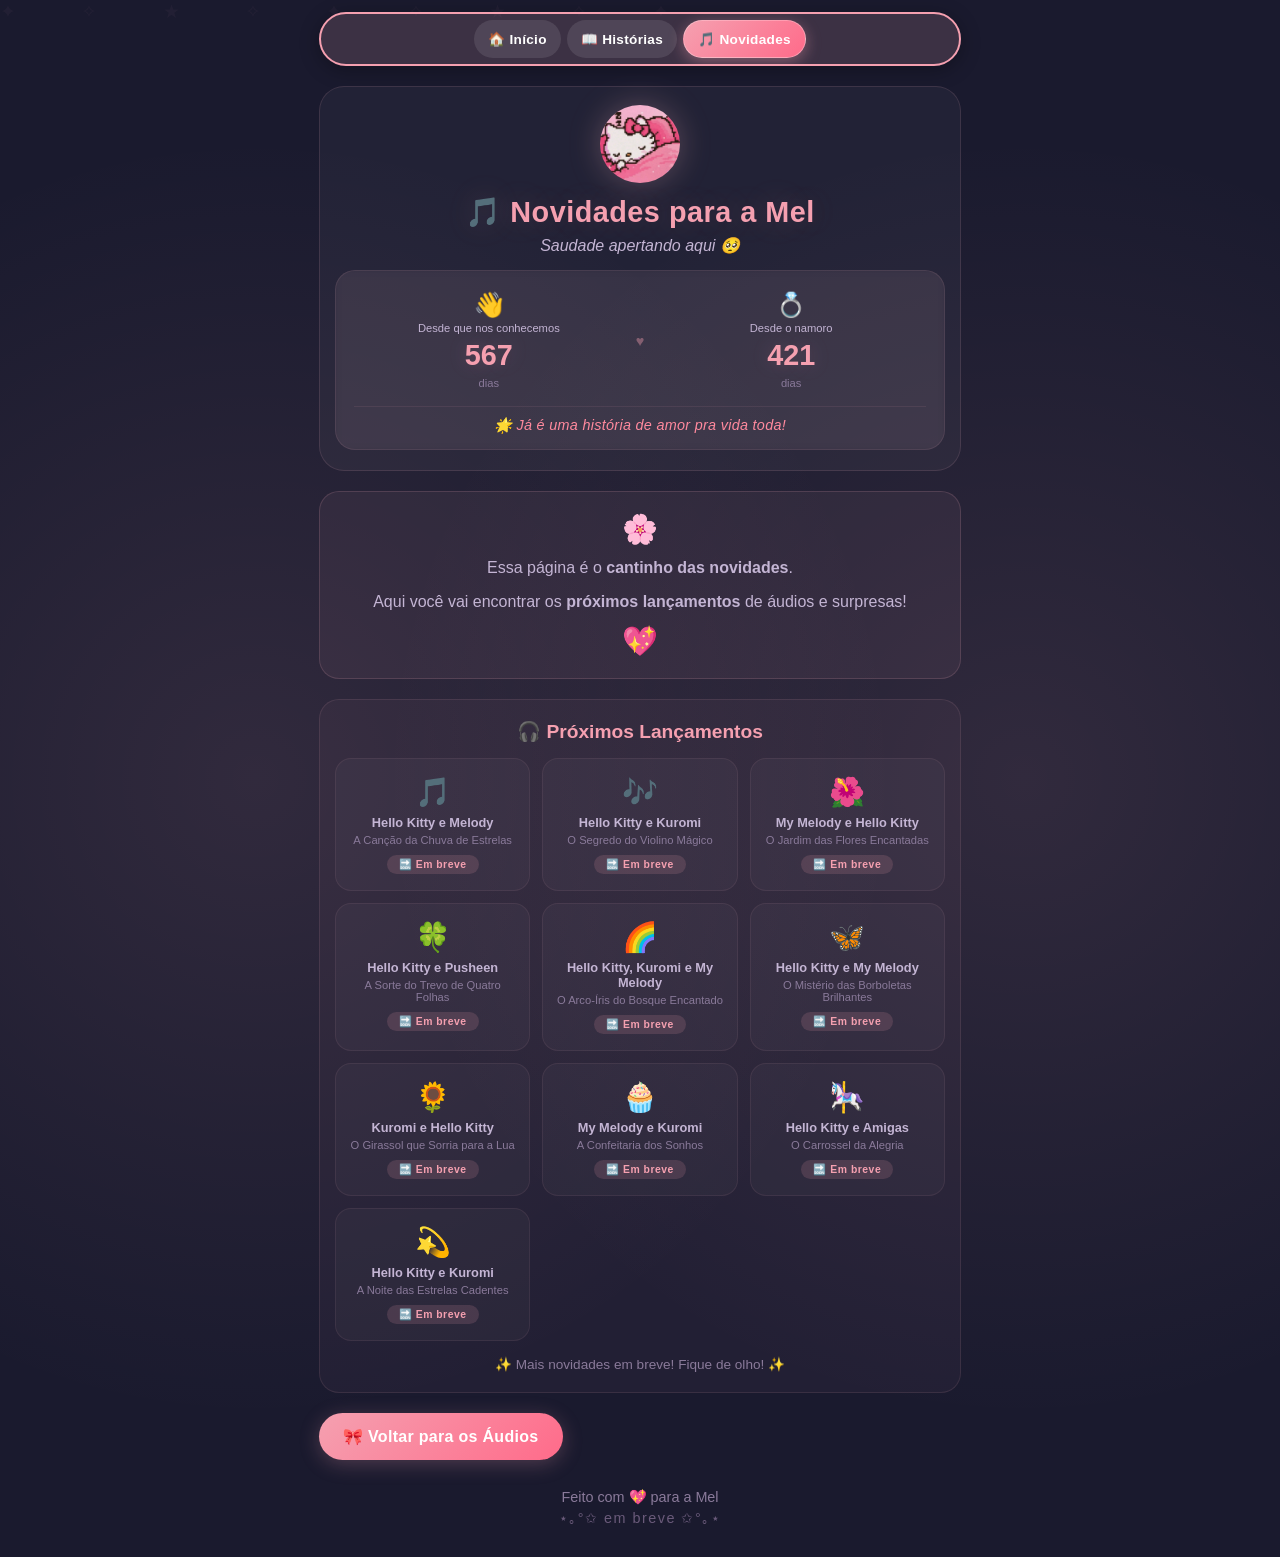
==== commit 23ae35c9: "Atualização da página 2 de historias" ====
--- a/novidades.html
+++ b/novidades.html
@@ -16,10 +16,10 @@
     <div class="container">
 
         <!-- MENU DE NAVEGAÇÃO -->
-        <nav class="menu-navegacao">
-            <a href="index.html" class="menu-link">🏠 Início</a>
-            <a href="novidades.html" class="menu-link ativo">🎵 Novidades</a>
-            <a href="historia.html" class="menu-link">📖 Histórias</a>
+    <nav class="menu-navegacao">
+            <a href="historia1.html" class="menu-link ativo">🏠 Início</a>
+            <a href="historia2.html" class="menu-link">📖 Histórias</a>
+            <a href="novidades.html" class="menu-link">🎵 Novidades</a>
         </nav>
 
         <!-- Header -->
--- a/style.css
+++ b/style.css
@@ -840,4 +840,175 @@
     .menu-link:hover { background: rgba(255, 182, 193, 0.2); color: white; }
     .menu-link.ativo:hover { background: linear-gradient(135deg, #f5a0b0, #ff6b8a); color: white; }
     .btn-voltar:hover { transform: scale(1.02); }
+}
+
+
+/* ========================================= */
+/* MENU DE NAVEGAÇÃO - CORRIGIDO             */
+/* ========================================= */
+.menu-navegacao {
+    display: flex;
+    justify-content: center;
+    gap: 6px;
+    background: rgba(255, 182, 193, 0.15);
+    backdrop-filter: blur(10px);
+    -webkit-backdrop-filter: blur(10px);
+    border-radius: 50px;
+    padding: 6px;
+    margin-bottom: 20px;
+    border: 2px solid #f5a0b0;
+    box-shadow: 0 4px 20px rgba(0, 0, 0, 0.3);
+    flex-wrap: nowrap;
+    overflow-x: auto;
+    -webkit-overflow-scrolling: touch;
+}
+
+.menu-link {
+    text-decoration: none;
+    color: #ffffff;
+    font-weight: 700;
+    font-size: 0.85rem;
+    padding: 10px 14px;
+    border-radius: 50px;
+    transition: all 0.3s ease;
+    letter-spacing: 0.3px;
+    text-align: center;
+    white-space: nowrap;
+    display: flex;
+    align-items: center;
+    justify-content: center;
+    background: rgba(255, 255, 255, 0.1);
+    flex: 0 1 auto;
+    min-width: 0;
+}
+
+.menu-link.ativo {
+    background: linear-gradient(135deg, #f5a0b0, #ff6b8a);
+    color: white;
+    box-shadow: 0 4px 15px rgba(245, 160, 176, 0.4);
+    border: 1px solid rgba(255, 255, 255, 0.3);
+}
+
+.menu-link:active {
+    transform: scale(0.95);
+}
+
+/* ========================================= */
+/* RESPONSIVIDADE CORRIGIDA                  */
+/* ========================================= */
+
+/* Celular pequeno (até 400px) */
+@media (max-width: 400px) {
+    body { padding: 8px; }
+    
+    .menu-navegacao {
+        gap: 4px;
+        padding: 4px;
+        border-radius: 30px;
+        overflow-x: auto;
+    }
+    .menu-link {
+        font-size: 0.65rem;
+        padding: 8px 8px;
+        letter-spacing: 0;
+        flex: 1 1 auto;
+        min-width: 0;
+    }
+    
+    .header { padding: 14px 12px 16px; border-radius: 20px; }
+    .hello-kitty-img { width: 50px; }
+    .header h1 { font-size: 1.2rem; }
+    .subtitle { font-size: 0.75rem; }
+    .data-numero { font-size: 1.2rem; }
+    .data-item p { font-size: 0.55rem; }
+    .data-emoji { font-size: 1.2rem; }
+    .audio-card { padding: 14px 12px 16px; border-radius: 16px; }
+    .audio-card h2 { font-size: 0.85rem; }
+    .emoji-card { font-size: 1.1rem; }
+    audio { height: 44px; }
+    audio::-webkit-media-controls-play-button { width: 28px; height: 28px; }
+    .btn-surpresa { padding: 12px 16px; font-size: 0.85rem; }
+    .mensagem-surpresa p { font-size: 0.8rem; }
+    .capa-audio { max-height: 100px; }
+    .footer p { font-size: 0.75rem; }
+    .small-text { font-size: 0.6rem; }
+    .divisor { font-size: 0.7rem; }
+    .mensagem-amor { font-size: 0.75rem; }
+    
+    /* Histórias */
+    .historia-card { padding: 14px 12px 18px; border-radius: 16px; }
+    .historia-titulo { font-size: 1rem; }
+    .historia-titulo .emoji-titulo { font-size: 1.2rem; }
+    .historia-texto { font-size: 0.8rem; line-height: 1.6; }
+    .historia-imagem { max-height: 140px; }
+    .audio-historia audio { height: 44px; }
+    .audio-historia audio::-webkit-media-controls-play-button { width: 28px; height: 28px; }
+    .label-audio { font-size: 0.7rem; }
+    
+    /* Novidades */
+    .aviso-lancamento p { font-size: 0.85rem; }
+    .btn-voltar { padding: 12px 18px; font-size: 0.85rem; }
+    .grid-previa { gap: 6px; }
+    .card-previa { padding: 10px 6px; }
+    .emoji-previa { font-size: 1.3rem; }
+    .titulo-previa { font-size: 0.65rem; }
+    .descricao-previa { font-size: 0.55rem; }
+    .status-previa { font-size: 0.55rem; padding: 2px 8px; }
+}
+
+/* Celular médio (401px - 500px) */
+@media (min-width: 401px) and (max-width: 500px) {
+    .menu-link {
+        font-size: 0.7rem;
+        padding: 9px 10px;
+    }
+    .header h1 { font-size: 1.4rem; }
+    .data-numero { font-size: 1.4rem; }
+    .audio-card h2 { font-size: 0.95rem; }
+    .hello-kitty-img { width: 55px; }
+    .capa-audio { max-height: 130px; }
+    
+    .historia-titulo { font-size: 1.1rem; }
+    .historia-texto { font-size: 0.85rem; }
+    .historia-imagem { max-height: 160px; }
+}
+
+/* Celular grande (501px - 768px) */
+@media (min-width: 501px) and (max-width: 768px) {
+    .menu-link {
+        font-size: 0.8rem;
+        padding: 10px 14px;
+    }
+    .header h1 { font-size: 1.6rem; }
+    .hello-kitty-img { width: 65px; }
+    .data-numero { font-size: 1.6rem; }
+    .audio-card { padding: 18px; }
+    .audio-card h2 { font-size: 1.05rem; }
+    .capa-audio { max-height: 170px; }
+    
+    .historia-card { padding: 20px 18px 24px; }
+    .historia-titulo { font-size: 1.2rem; }
+    .historia-imagem { max-height: 190px; }
+}
+
+/* Tablet (769px - 1024px) */
+@media (min-width: 769px) and (max-width: 1024px) {
+    .container { max-width: 550px; }
+    .hello-kitty-img { width: 75px; }
+    .header h1 { font-size: 1.9rem; }
+    .menu-link { font-size: 0.9rem; padding: 12px 18px; }
+}
+
+/* Desktop (1025px+) */
+@media (min-width: 1025px) {
+    .container { max-width: 650px; }
+    .hello-kitty-img { width: 80px; }
+    .hello-kitty-img:hover { transform: scale(1.05) rotate(-5deg); }
+    .audio-card:hover { transform: translateY(-3px); box-shadow: 0 12px 40px rgba(245, 160, 176, 0.12); }
+    .btn-surpresa:hover { transform: scale(1.02); box-shadow: 0 6px 30px rgba(245, 160, 176, 0.4); }
+    .menu-link:hover { background: rgba(255, 182, 193, 0.2); color: white; }
+    .menu-link.ativo:hover { background: linear-gradient(135deg, #f5a0b0, #ff6b8a); color: white; }
+    .btn-voltar:hover { transform: scale(1.02); }
+    .historia-card:hover { transform: translateY(-3px); box-shadow: 0 12px 40px rgba(245, 160, 176, 0.12); }
+    .historia-imagem:hover { transform: scale(1.01); }
 }
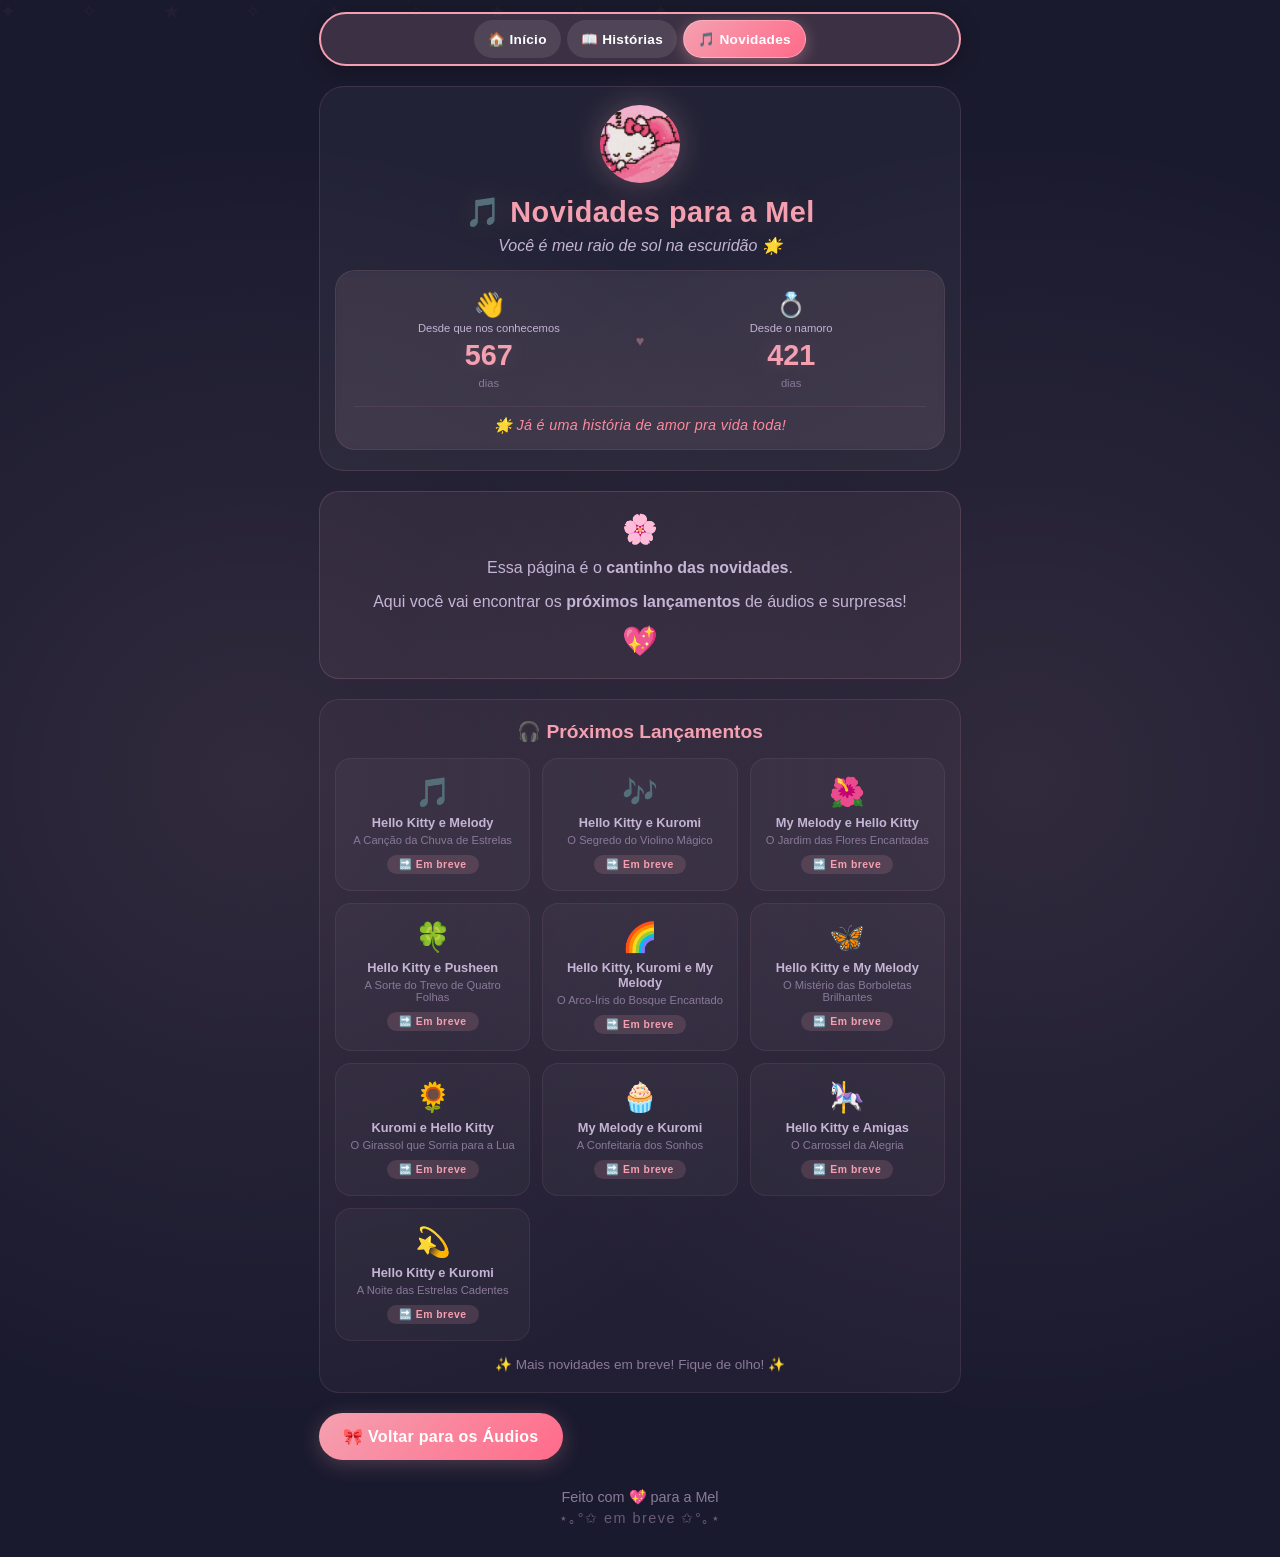
==== commit 556660d7: "index" ====
--- a/novidades.html
+++ b/novidades.html
@@ -17,7 +17,7 @@
 
         <!-- MENU DE NAVEGAÇÃO -->
     <nav class="menu-navegacao">
-            <a href="historia1.html" class="menu-link ativo">🏠 Início</a>
+            <a href="index.html" class="menu-link ativo">🏠 Início</a>
             <a href="historia2.html" class="menu-link">📖 Histórias</a>
             <a href="novidades.html" class="menu-link">🎵 Novidades</a>
         </nav>
